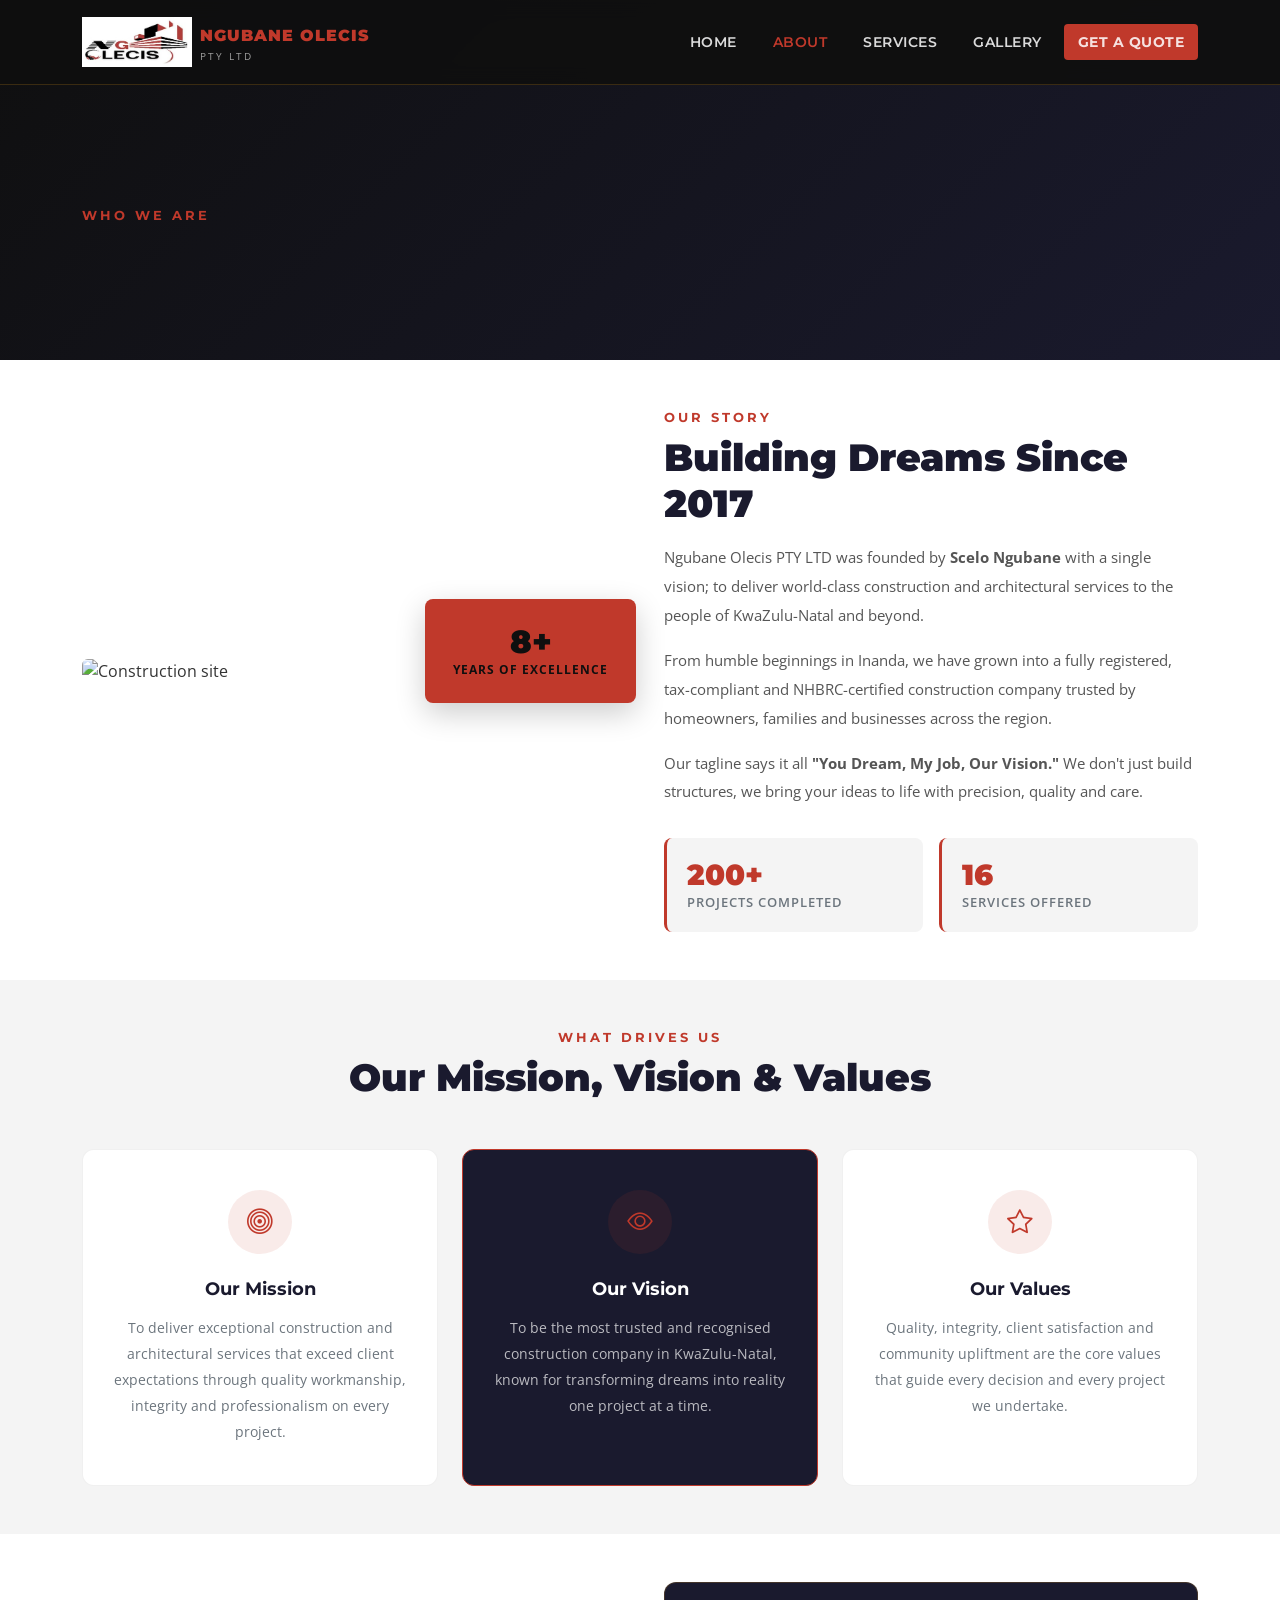
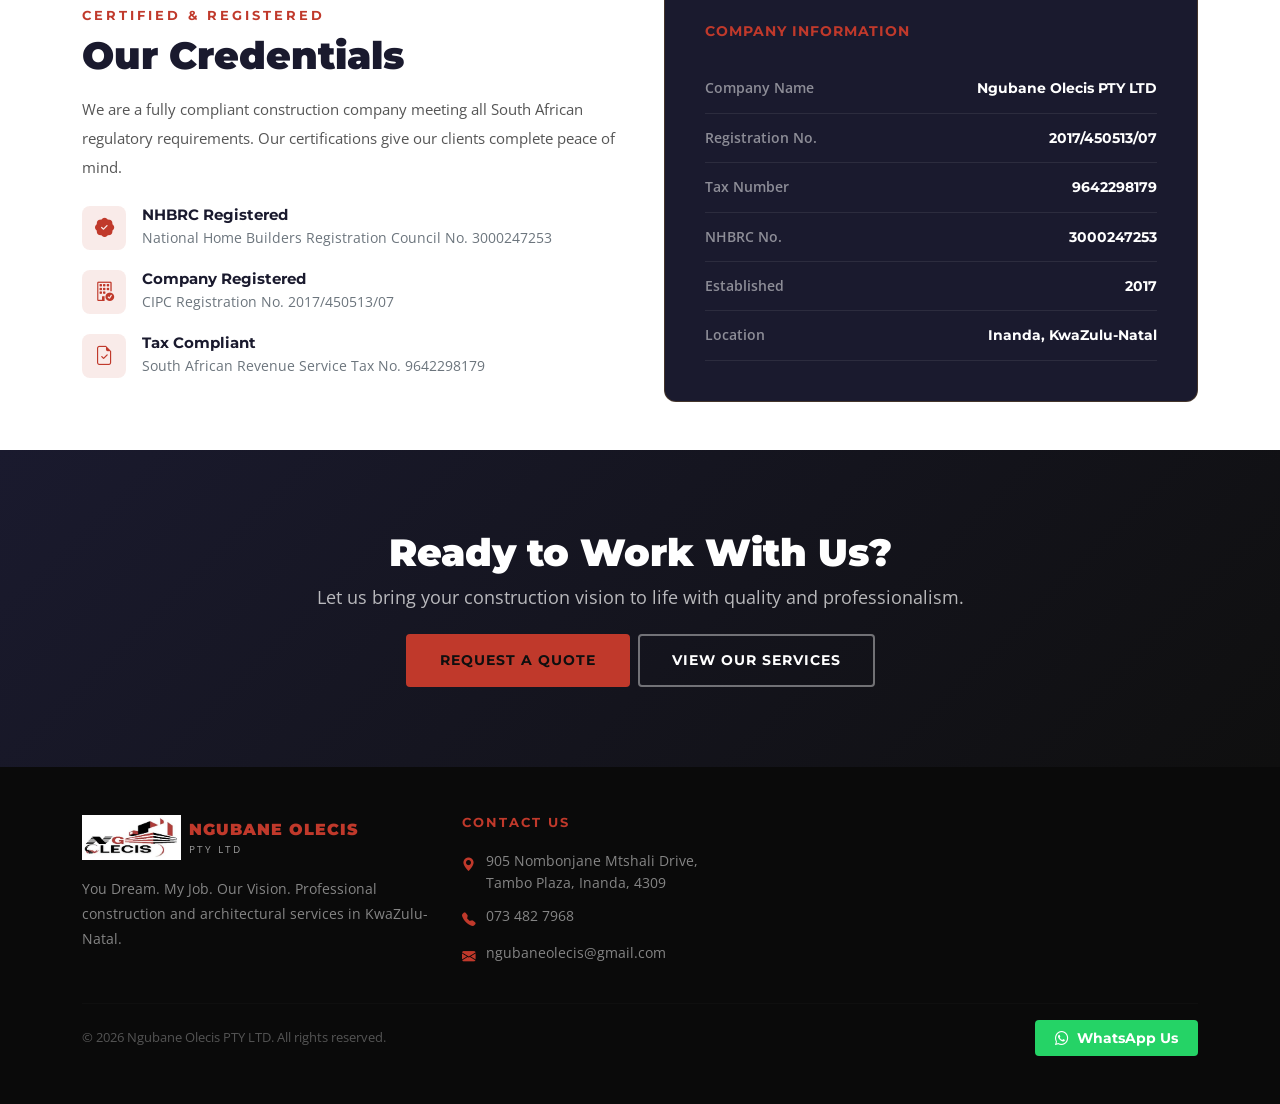
==== about.html @ a48fb2c3 "commit change" ====
<!DOCTYPE html>
<html lang="en">
<head>
    <meta charset="UTF-8">
    <meta name="viewport" content="width=device-width, initial-scale=1.0">
    <meta name="description" content="About Ngubane Olecis PTY LTD - Professional construction and architectural services in KwaZulu-Natal">
    <title>About Us | Ngubane Olecis PTY LTD</title>

    <link href="https://cdn.jsdelivr.net/npm/bootstrap@5.3.0/dist/css/bootstrap.min.css" rel="stylesheet">
    <link href="https://cdn.jsdelivr.net/npm/bootstrap-icons@1.10.5/font/bootstrap-icons.css" rel="stylesheet">
    <link href="https://fonts.googleapis.com/css2?family=Montserrat:wght@400;600;700;900&family=Open+Sans:wght@400;500;600&display=swap" rel="stylesheet">
    <link rel="stylesheet" href="style.css">
</head>
<body>

<!-- NAVBAR -->
<nav class="navbar navbar-expand-lg fixed-top" id="mainNavbar">
    <div class="container">
        <a class="navbar-brand d-flex align-items-center gap-2" href="index.html">
            <img src="logo.png" alt="Ngubane Olecis Logo" height="50">
            <div>
                <span class="brand-name">NGUBANE OLECIS</span>
                <span class="brand-sub d-block">PTY LTD</span>
            </div>
        </a>
        <button class="navbar-toggler" type="button" data-bs-toggle="collapse" data-bs-target="#navMenu">
            <span class="navbar-toggler-icon"></span>
        </button>
        <div class="collapse navbar-collapse" id="navMenu">
            <ul class="navbar-nav ms-auto align-items-lg-center gap-lg-2">
                <li class="nav-item"><a class="nav-link" href="index.html">Home</a></li>
                <li class="nav-item"><a class="nav-link active" href="about.html">About</a></li>
                <li class="nav-item"><a class="nav-link" href="services.html">Services</a></li>
                <li class="nav-item"><a class="nav-link" href="gallery.html">Gallery</a></li>
                <li class="nav-item"><a class="nav-link btn-quote" href="contact.html">Get a Quote</a></li>
            </ul>
        </div>
    </div>
</nav>

<!-- PAGE HERO -->
<section class="page-hero d-flex align-items-center">
    <div class="page-hero-overlay"></div>
    <div class="container position-relative z-1">
        <h1 class="section-label">Who We Are</h1>
        
        <nav aria-label="breadcrumb">
            
        </nav>
    </div>
</section>

<!-- ABOUT INTRO -->
<section class="py-5 about-intro">
    <div class="container">
        <div class="row align-items-center g-5">
            <div class="col-lg-6">
                <div class="about-image-block">
                    <div class="about-img-main">
                        <img src="https://images.unsplash.com/photo-1504307651254-35680f356dfd?w=800&q=80" alt="Construction site" class="img-fluid rounded">
                    </div>
                    <div class="about-img-badge">
                        <h3>8+</h3>
                        <p>Years of Excellence</p>
                    </div>
                </div>
            </div>
            <div class="col-lg-6">
                <p class="section-label">Our Story</p>
                <h2 class="section-title">Building Dreams Since 2017</h2>
                <p class="about-text">Ngubane Olecis PTY LTD was founded by <strong>Scelo Ngubane</strong> with a single vision; to deliver world-class construction and architectural services to the people of KwaZulu-Natal and beyond.</p>
                <p class="about-text">From humble beginnings in Inanda, we have grown into a fully registered, tax-compliant and NHBRC-certified construction company trusted by homeowners, families and businesses across the region.</p>
                <p class="about-text">Our tagline says it all <strong>"You Dream, My Job, Our Vision."</strong> We don't just build structures, we bring your ideas to life with precision, quality and care.</p>
                <div class="row g-3 mt-3">
                    <div class="col-6">
                        <div class="about-stat-card">
                            <h4>200+</h4>
                            <p>Projects Completed</p>
                        </div>
                    </div>
                    <div class="col-6">
                        <div class="about-stat-card">
                            <h4>16</h4>
                            <p>Services Offered</p>
                        </div>
                    </div>
                </div>
            </div>
        </div>
    </div>
</section>

<!-- MISSION VISION VALUES -->
<section class="mvv-section py-5">
    <div class="container">
        <div class="text-center mb-5">
            <p class="section-label">What Drives Us</p>
            <h2 class="section-title">Our Mission, Vision & Values</h2>
        </div>
        <div class="row g-4">
            <div class="col-md-4">
                <div class="mvv-card text-center">
                    <div class="mvv-icon">
                        <i class="bi bi-bullseye"></i>
                    </div>
                    <h5>Our Mission</h5>
                    <p>To deliver exceptional construction and architectural services that exceed client expectations through quality workmanship, integrity and professionalism on every project.</p>
                </div>
            </div>
            <div class="col-md-4">
                <div class="mvv-card text-center featured">
                    <div class="mvv-icon">
                        <i class="bi bi-eye"></i>
                    </div>
                    <h5>Our Vision</h5>
                    <p>To be the most trusted and recognised construction company in KwaZulu-Natal, known for transforming dreams into reality one project at a time.</p>
                </div>
            </div>
            <div class="col-md-4">
                <div class="mvv-card text-center">
                    <div class="mvv-icon">
                        <i class="bi bi-star"></i>
                    </div>
                    <h5>Our Values</h5>
                    <p>Quality, integrity, client satisfaction and community upliftment are the core values that guide every decision and every project we undertake.</p>
                </div>
            </div>
        </div>
    </div>
</section>

<!-- CREDENTIALS -->
<section class="credentials-section py-5">
    <div class="container">
        <div class="row align-items-center g-5">
            <div class="col-lg-6">
                <p class="section-label">Certified & Registered</p>
                <h2 class="section-title">Our Credentials</h2>
                <p class="about-text">We are a fully compliant construction company meeting all South African regulatory requirements. Our certifications give our clients complete peace of mind.</p>
                <div class="credentials-list mt-4">
                    <div class="credential-row">
                        <div class="credential-icon"><i class="bi bi-patch-check-fill"></i></div>
                        <div>
                            <h6>NHBRC Registered</h6>
                            <p>National Home Builders Registration Council No. 3000247253</p>
                        </div>
                    </div>
                    <div class="credential-row">
                        <div class="credential-icon"><i class="bi bi-building-check"></i></div>
                        <div>
                            <h6>Company Registered</h6>
                            <p>CIPC Registration No. 2017/450513/07</p>
                        </div>
                    </div>
                    <div class="credential-row">
                        <div class="credential-icon"><i class="bi bi-file-earmark-check"></i></div>
                        <div>
                            <h6>Tax Compliant</h6>
                            <p>South African Revenue Service Tax No. 9642298179</p>
                        </div>
                    </div>
                </div>
            </div>
            <div class="col-lg-6">
                <div class="credentials-card">
                    <h5 class="mb-4">Company Information</h5>
                    <div class="credential-item">
                        <span class="credential-label">Company Name</span>
                        <span class="credential-value">Ngubane Olecis PTY LTD</span>
                    </div>
                    <div class="credential-item">
                        <span class="credential-label">Registration No.</span>
                        <span class="credential-value">2017/450513/07</span>
                    </div>
                    <div class="credential-item">
                        <span class="credential-label">Tax Number</span>
                        <span class="credential-value">9642298179</span>
                    </div>
                    <div class="credential-item">
                        <span class="credential-label">NHBRC No.</span>
                        <span class="credential-value">3000247253</span>
                    </div>
                    <div class="credential-item">
                        <span class="credential-label">Established</span>
                        <span class="credential-value">2017</span>
                    </div>
                    <div class="credential-item">
                        <span class="credential-label">Location</span>
                        <span class="credential-value">Inanda, KwaZulu-Natal</span>
                    </div>
                </div>
            </div>
        </div>
    </div>
</section>

<!-- CTA -->
<section class="cta-section text-center">
    <div class="container">
        <h2>Ready to Work With Us?</h2>
        <p>Let us bring your construction vision to life with quality and professionalism.</p>
        <div class="d-flex justify-content-center flex-wrap gap-2 mt-4">
            <a href="contact.html" class="btn btn-primary-custom">Request a Quote</a>
            <a href="services.html" class="btn btn-outline-custom">View Our Services</a>
        </div>
    </div>
</section>

<!-- FOOTER -->
<footer class="footer py-5">
    <div class="container">
        <div class="row g-4">
            <div class="col-lg-4">
                <div class="d-flex align-items-center gap-2 mb-3">
                    <img src="logo.png" alt="Logo" height="45">
                    <div>
                        <span class="brand-name">NGUBANE OLECIS</span>
                        <span class="brand-sub d-block">PTY LTD</span>
                    </div>
                </div>
                <p class="footer-desc">You Dream. My Job. Our Vision. Professional construction and architectural services in KwaZulu-Natal.</p>
            </div>
           
            
            <div class="col-lg-3">
                <h6 class="footer-heading">Contact Us</h6>
                <ul class="footer-contact">
                    <li><i class="bi bi-geo-alt-fill"></i> 905 Nombonjane Mtshali Drive, Tambo Plaza, Inanda, 4309</li>
                    <li><i class="bi bi-telephone-fill"></i> 073 482 7968</li>
                    <li><i class="bi bi-envelope-fill"></i> ngubaneolecis@gmail.com</li>
                </ul>
            </div>
        </div>
        <hr class="footer-divider mt-4">
        <div class="row align-items-center">
            <div class="col-md-6 text-center text-md-start">
                <p class="footer-copy">© 2026 Ngubane Olecis PTY LTD. All rights reserved.</p>
            </div>
            <div class="col-md-6 text-center text-md-end">
                <a href="https://wa.me/27734827968" class="whatsapp-btn" target="_blank">
                    <i class="bi bi-whatsapp"></i> WhatsApp Us
                </a>
            </div>
        </div>
    </div>
</footer>

<script src="https://cdn.jsdelivr.net/npm/bootstrap@5.3.0/dist/js/bootstrap.bundle.min.js"></script>
<script src="main.js"></script>
</body>
</html>
---- style.css ----
/* ==================== ROOT VARIABLES ==================== */
:root {
    --primary: #C0392B;
    --primary-dark: #96281B;
    --secondary: #1a1a2e;
    --dark: #0f0f0f;
    --light: #f8f9fa;
    --text-muted: #6c757d;
    --white: #ffffff;
    --card-bg: #ffffff;
    --section-bg: #f4f4f4;
}

/* ==================== GLOBAL ==================== */
* {
    margin: 0;
    padding: 0;
    box-sizing: border-box;
}

html {
    scroll-behavior: smooth;
}

body {
    font-family: 'Open Sans', sans-serif;
    color: #333;
    overflow-x: hidden;
}

h1, h2, h3, h4, h5, h6 {
    font-family: 'Montserrat', sans-serif;
    font-weight: 700;
}

/* ==================== NAVBAR ==================== */
#mainNavbar {
    background: rgba(15, 15, 15, 0.95);
    backdrop-filter: blur(10px);
    padding: 12px 0;
    transition: all 0.3s ease;
    border-bottom: 1px solid rgba(232, 160, 32, 0.2);
}

#mainNavbar.scrolled {
    background: rgba(15, 15, 15, 0.98);
    padding: 8px 0;
    box-shadow: 0 2px 20px rgba(0,0,0,0.3);
}

.brand-name {
    font-family: 'Montserrat', sans-serif;
    font-weight: 900;
    font-size: 1rem;
    color: var(--primary);
    letter-spacing: 1px;
}

.brand-sub {
    font-size: 0.65rem;
    color: rgba(255,255,255,0.6);
    letter-spacing: 2px;
    text-transform: uppercase;
}

.navbar-nav .nav-link {
    color: rgba(255,255,255,0.85) !important;
    font-family: 'Montserrat', sans-serif;
    font-weight: 600;
    font-size: 0.85rem;
    letter-spacing: 0.5px;
    padding: 8px 14px !important;
    transition: color 0.3s ease;
    text-transform: uppercase;
}

.navbar-nav .nav-link:hover,
.navbar-nav .nav-link.active {
    color: var(--primary) !important;
}

.btn-quote {
    background: var(--primary) !important;
    color: var(--dark) !important;
    border-radius: 4px !important;
    font-weight: 700 !important;
    padding: 8px 20px !important;
}

.btn-quote:hover {
    background: var(--primary-dark) !important;
}

.navbar-toggler {
    border-color: rgba(232, 160, 32, 0.5);
}

.navbar-toggler-icon {
    filter: invert(1);
}

/* ==================== HERO ==================== */
.hero-section {
    min-height: 100vh;
    background: linear-gradient(135deg, #0f0f0f 0%, #1a1a2e 50%, #0f0f0f 100%);
    position: relative;
    padding: 120px 0 80px;
}

.hero-overlay {
    position: absolute;
    inset: 0;
    background: url('https://images.unsplash.com/photo-1504307651254-35680f356dfd?w=1600&q=80') center/cover no-repeat;
    opacity: 0.15;
}

.hero-tagline {
    color: var(--primary);
    font-family: 'Montserrat', sans-serif;
    font-weight: 600;
    font-size: 0.9rem;
    letter-spacing: 3px;
    text-transform: uppercase;
    margin-bottom: 16px;
}

.hero-title {
    font-size: clamp(2.5rem, 6vw, 4.5rem);
    font-weight: 900;
    color: var(--white);
    line-height: 1.1;
    margin-bottom: 24px;
}

.hero-title span {
    color: var(--primary);
}

.hero-description {
    color: rgba(255,255,255,0.75);
    font-size: 1.1rem;
    max-width: 560px;
    line-height: 1.8;
}

/* ==================== BUTTONS ==================== */
.btn-primary-custom {
    background: var(--primary);
    color: var(--dark);
    font-family: 'Montserrat', sans-serif;
    font-weight: 700;
    font-size: 0.85rem;
    letter-spacing: 1px;
    text-transform: uppercase;
    padding: 14px 32px;
    border-radius: 4px;
    border: 2px solid var(--primary);
    text-decoration: none;
    display: inline-block;
    transition: all 0.3s ease;
}

.btn-primary-custom:hover {
    background: var(--primary-dark);
    border-color: var(--primary-dark);
    color: var(--white);
    transform: translateY(-2px);
    box-shadow: 0 8px 25px rgba(232, 160, 32, 0.3);
}

.btn-outline-custom {
    background: transparent;
    color: var(--white);
    font-family: 'Montserrat', sans-serif;
    font-weight: 700;
    font-size: 0.85rem;
    letter-spacing: 1px;
    text-transform: uppercase;
    padding: 14px 32px;
    border-radius: 4px;
    border: 2px solid rgba(255,255,255,0.4);
    text-decoration: none;
    display: inline-block;
    transition: all 0.3s ease;
}

.btn-outline-custom:hover {
    border-color: var(--primary);
    color: var(--primary);
    transform: translateY(-2px);
}

/* ==================== STATS ==================== */
.stats-section {
    background: var(--primary);
    padding: 0;
}

.stat-item {
    padding: 32px 20px;
    border-right: 1px solid rgba(0,0,0,0.1);
}

.stat-item:last-child {
    border-right: none;
}

.stat-item h3 {
    font-size: 2.2rem;
    font-weight: 900;
    color: var(--dark);
    margin-bottom: 4px;
}

.stat-item p {
    font-size: 0.85rem;
    font-weight: 600;
    color: rgba(0,0,0,0.7);
    text-transform: uppercase;
    letter-spacing: 1px;
    margin: 0;
}

/* ==================== SECTION LABELS ==================== */
.section-label {
    color: var(--primary);
    font-family: 'Montserrat', sans-serif;
    font-weight: 700;
    font-size: 0.8rem;
    letter-spacing: 3px;
    text-transform: uppercase;
    margin-bottom: 8px;
}

.section-title {
    font-size: clamp(1.8rem, 3vw, 2.5rem);
    font-weight: 900;
    color: var(--secondary);
    margin-bottom: 16px;
}

.section-description {
    color: var(--text-muted);
    font-size: 1rem;
    max-width: 560px;
    margin: 0 auto;
    line-height: 1.8;
}

/* ==================== SERVICES ==================== */
.services-section {
    background: var(--section-bg);
}

.service-card {
    background: var(--white);
    border-radius: 8px;
    padding: 36px 28px;
    height: 100%;
    transition: all 0.3s ease;
    border: 1px solid rgba(0,0,0,0.06);
    position: relative;
    overflow: hidden;
}

.service-card::before {
    content: '';
    position: absolute;
    bottom: 0;
    left: 0;
    width: 0;
    height: 3px;
    background: var(--primary);
    transition: width 0.3s ease;
}

.service-card:hover::before {
    width: 100%;
}

.service-card:hover {
    transform: translateY(-6px);
    box-shadow: 0 20px 40px rgba(0,0,0,0.1);
}

.service-icon {
    width: 56px;
    height: 56px;
    background: rgba(232, 160, 32, 0.1);
    border-radius: 8px;
    display: flex;
    align-items: center;
    justify-content: center;
    margin-bottom: 20px;
    transition: all 0.3s ease;
}

.service-icon i {
    font-size: 1.5rem;
    color: var(--primary);
}

.service-card:hover .service-icon {
    background: var(--primary);
}

.service-card:hover .service-icon i {
    color: var(--dark);
}

.service-card h5 {
    font-size: 1rem;
    font-weight: 700;
    margin-bottom: 12px;
    color: var(--secondary);
}

.service-card p {
    font-size: 0.9rem;
    color: var(--text-muted);
    line-height: 1.7;
    margin: 0;
}

/* ==================== WHY SECTION ==================== */
.why-section {
    background: var(--white);
}

.why-item .why-icon {
    width: 44px;
    height: 44px;
    background: rgba(232, 160, 32, 0.1);
    border-radius: 8px;
    display: flex;
    align-items: center;
    justify-content: center;
    flex-shrink: 0;
}

.why-item .why-icon i {
    color: var(--primary);
    font-size: 1.2rem;
}

.why-item h6 {
    font-weight: 700;
    font-size: 0.95rem;
    margin-bottom: 4px;
    color: var(--secondary);
}

.why-item p {
    font-size: 0.88rem;
    color: var(--text-muted);
    margin: 0;
    line-height: 1.6;
}

.credentials-card {
    background: var(--secondary);
    border-radius: 12px;
    padding: 40px;
    border: 1px solid rgba(232, 160, 32, 0.2);
}

.credentials-card h5 {
    color: var(--primary);
    font-weight: 700;
    letter-spacing: 1px;
    text-transform: uppercase;
    font-size: 0.9rem;
}

.credential-item {
    display: flex;
    justify-content: space-between;
    align-items: center;
    padding: 14px 0;
    border-bottom: 1px solid rgba(255,255,255,0.08);
}

.credential-label {
    color: rgba(255,255,255,0.5);
    font-size: 0.85rem;
    font-weight: 600;
}

.credential-value {
    color: var(--white);
    font-size: 0.85rem;
    font-weight: 700;
    font-family: 'Montserrat', sans-serif;
}

/* ==================== CTA ==================== */
.cta-section {
    background: linear-gradient(135deg, #1a1a2e, #0f0f0f);
    padding: 80px 0;
    position: relative;
    overflow: hidden;
}

.cta-section::before {
    content: '';
    position: absolute;
    inset: 0;
    background: url('https://images.unsplash.com/photo-1581094794329-c8112a89af12?w=1600&q=80') center/cover no-repeat;
    opacity: 0.08;
}

.cta-section h2 {
    color: var(--white);
    font-size: clamp(1.8rem, 3vw, 2.5rem);
    font-weight: 900;
    position: relative;
}

.cta-section p {
    color: rgba(255,255,255,0.7);
    font-size: 1.1rem;
    position: relative;
}

/* ==================== FOOTER ==================== */
.footer {
    background: #0a0a0a;
    color: rgba(255,255,255,0.7);
}

.footer-desc {
    font-size: 0.88rem;
    line-height: 1.8;
    color: rgba(255,255,255,0.5);
}

.footer-heading {
    color: var(--primary);
    font-family: 'Montserrat', sans-serif;
    font-weight: 700;
    font-size: 0.8rem;
    letter-spacing: 2px;
    text-transform: uppercase;
    margin-bottom: 20px;
}

.footer-links {
    list-style: none;
    padding: 0;
    margin: 0;
}

.footer-links li {
    margin-bottom: 10px;
}

.footer-links a {
    color: rgba(255,255,255,0.5);
    text-decoration: none;
    font-size: 0.88rem;
    transition: color 0.3s ease;
}

.footer-links a:hover {
    color: var(--primary);
}

.footer-contact {
    list-style: none;
    padding: 0;
    margin: 0;
}

.footer-contact li {
    color: rgba(255,255,255,0.5);
    font-size: 0.85rem;
    margin-bottom: 12px;
    display: flex;
    align-items: flex-start;
    gap: 10px;
    line-height: 1.6;
}

.footer-contact i {
    color: var(--primary);
    margin-top: 3px;
    flex-shrink: 0;
}

.footer-divider {
    border-color: rgba(255,255,255,0.08);
}

.footer-copy {
    color: rgba(255,255,255,0.3);
    font-size: 0.8rem;
    margin: 0;
}

.whatsapp-btn {
    background: #25D366;
    color: white;
    padding: 8px 20px;
    border-radius: 4px;
    text-decoration: none;
    font-size: 0.85rem;
    font-weight: 700;
    font-family: 'Montserrat', sans-serif;
    transition: all 0.3s ease;
    display: inline-flex;
    align-items: center;
    gap: 8px;
}

.whatsapp-btn:hover {
    background: #1ebe57;
    color: white;
    transform: translateY(-2px);
}

/* ==================== RESPONSIVE ==================== */
@media (max-width: 768px) {
    .hero-section {
        padding: 100px 0 60px;
        text-align: center;
    }

    .hero-description {
        margin: 0 auto;
    }

    .d-flex.flex-wrap.gap-3 {
        justify-content: center;
    }

    .stat-item {
        border-right: none;
        border-bottom: 1px solid rgba(0,0,0,0.1);
    }

    .credentials-card {
        padding: 28px 20px;
    }
}

@media (max-width: 576px) {
    .hero-title {
        font-size: 2rem;
    }

    .stat-item h3 {
        font-size: 1.8rem;
    }
}

/* ==================== PAGE HERO ==================== */
.page-hero {
    min-height: 40vh;
    background: linear-gradient(135deg, #0f0f0f, #1a1a2e);
    position: relative;
    padding: 140px 0 60px;
}

.page-hero-overlay {
    position: absolute;
    inset: 0;
    background: url('https://images.unsplash.com/photo-1504307651254-35680f356dfd?w=1600&q=80') center/cover no-repeat;
    opacity: 0.12;
}

.page-hero-title {
    font-size: clamp(2rem, 5vw, 3.5rem);
    font-weight: 900;
    color: var(--white);
    margin-bottom: 12px;
}

.breadcrumb {
    background: transparent;
    padding: 0;
    margin: 0;
}

.breadcrumb-item a {
    color: var(--primary);
    text-decoration: none;
    font-size: 0.85rem;
}

.breadcrumb-item.active {
    color: rgba(255,255,255,0.5);
    font-size: 0.85rem;
}

.breadcrumb-item + .breadcrumb-item::before {
    color: rgba(255,255,255,0.3);
}

/* ==================== ABOUT PAGE ==================== */
.about-text {
    color: #555;
    line-height: 1.9;
    margin-bottom: 16px;
    font-size: 0.95rem;
}

.about-image-block {
    position: relative;
    display: inline-block;
    width: 100%;
}

.about-img-main img {
    width: 100%;
    height: 480px;
    object-fit: cover;
    border-radius: 12px;
}

.about-img-badge {
    position: absolute;
    bottom: -20px;
    right: -20px;
    background: var(--primary);
    color: var(--dark);
    padding: 24px 28px;
    border-radius: 8px;
    text-align: center;
    box-shadow: 0 10px 30px rgba(0,0,0,0.2);
}

.about-img-badge h3 {
    font-size: 2rem;
    font-weight: 900;
    margin: 0;
}

.about-img-badge p {
    font-size: 0.75rem;
    font-weight: 700;
    text-transform: uppercase;
    letter-spacing: 1px;
    margin: 0;
}

.about-stat-card {
    background: var(--section-bg);
    border-radius: 8px;
    padding: 20px;
    border-left: 3px solid var(--primary);
}

.about-stat-card h4 {
    font-size: 1.8rem;
    font-weight: 900;
    color: var(--primary);
    margin: 0;
}

.about-stat-card p {
    font-size: 0.8rem;
    color: var(--text-muted);
    text-transform: uppercase;
    letter-spacing: 1px;
    margin: 0;
    font-weight: 600;
}

/* ==================== MVV SECTION ==================== */
.mvv-section {
    background: var(--section-bg);
}

.mvv-card {
    background: var(--white);
    border-radius: 12px;
    padding: 40px 28px;
    height: 100%;
    transition: all 0.3s ease;
    border: 1px solid rgba(0,0,0,0.06);
}

.mvv-card.featured {
    background: var(--secondary);
    border-color: var(--primary);
}

.mvv-card.featured h5 {
    color: var(--white);
}

.mvv-card.featured p {
    color: rgba(255,255,255,0.7);
}

.mvv-card:hover {
    transform: translateY(-6px);
    box-shadow: 0 20px 40px rgba(0,0,0,0.1);
}

.mvv-icon {
    width: 64px;
    height: 64px;
    background: rgba(192, 57, 43, 0.1);
    border-radius: 50%;
    display: flex;
    align-items: center;
    justify-content: center;
    margin: 0 auto 24px;
}

.mvv-icon i {
    font-size: 1.6rem;
    color: var(--primary);
}

.mvv-card h5 {
    font-weight: 700;
    font-size: 1.1rem;
    margin-bottom: 16px;
    color: var(--secondary);
}

.mvv-card p {
    font-size: 0.9rem;
    color: var(--text-muted);
    line-height: 1.8;
    margin: 0;
}

/* ==================== CREDENTIALS SECTION ==================== */
.credentials-section {
    background: var(--white);
}

.credentials-list {
    display: flex;
    flex-direction: column;
    gap: 20px;
}

.credential-row {
    display: flex;
    align-items: flex-start;
    gap: 16px;
}

.credential-icon {
    width: 44px;
    height: 44px;
    background: rgba(192, 57, 43, 0.1);
    border-radius: 8px;
    display: flex;
    align-items: center;
    justify-content: center;
    flex-shrink: 0;
}

.credential-icon i {
    color: var(--primary);
    font-size: 1.2rem;
}

.credential-row h6 {
    font-weight: 700;
    font-size: 0.95rem;
    margin-bottom: 4px;
    color: var(--secondary);
}

.credential-row p {
    font-size: 0.85rem;
    color: var(--text-muted);
    margin: 0;
}

/* ==================== SERVICES PAGE ==================== */
.service-card-full {
    background: var(--white);
    border-radius: 10px;
    padding: 32px;
    height: 100%;
    border: 1px solid rgba(0,0,0,0.07);
    transition: all 0.3s ease;
    position: relative;
    overflow: hidden;
}

.service-card-full::before {
    content: '';
    position: absolute;
    top: 0;
    left: 0;
    width: 3px;
    height: 0;
    background: var(--primary);
    transition: height 0.3s ease;
}

.service-card-full:hover::before {
    height: 100%;
}

.service-card-full:hover {
    transform: translateY(-4px);
    box-shadow: 0 16px 40px rgba(0,0,0,0.1);
}

.scf-icon {
    width: 52px;
    height: 52px;
    background: rgba(192, 57, 43, 0.08);
    border-radius: 8px;
    display: flex;
    align-items: center;
    justify-content: center;
    margin-bottom: 18px;
    transition: all 0.3s ease;
}

.scf-icon i {
    font-size: 1.4rem;
    color: var(--primary);
}

.service-card-full:hover .scf-icon {
    background: var(--primary);
}

.service-card-full:hover .scf-icon i {
    color: var(--white);
}

.scf-body h5 {
    font-size: 1rem;
    font-weight: 700;
    color: var(--secondary);
    margin-bottom: 10px;
}

.scf-body p {
    font-size: 0.88rem;
    color: var(--text-muted);
    line-height: 1.7;
    margin-bottom: 16px;
}

.service-list {
    list-style: none;
    padding: 0;
    margin: 0;
}

.service-list li {
    font-size: 0.85rem;
    color: #555;
    padding: 5px 0;
    padding-left: 18px;
    position: relative;
}

.service-list li::before {
    content: '';
    position: absolute;
    left: 0;
    top: 50%;
    transform: translateY(-50%);
    width: 6px;
    height: 6px;
    background: var(--primary);
    border-radius: 50%;
}

/* ==================== GALLERY PAGE ==================== */
.gallery-filter-section {
    border-bottom: 1px solid rgba(0,0,0,0.07);
}

.filter-btn {
    background: transparent;
    border: 1px solid rgba(0,0,0,0.15);
    color: #555;
    padding: 8px 20px;
    border-radius: 4px;
    font-family: 'Montserrat', sans-serif;
    font-size: 0.8rem;
    font-weight: 600;
    letter-spacing: 0.5px;
    cursor: pointer;
    transition: all 0.3s ease;
    text-transform: uppercase;
}

.filter-btn:hover,
.filter-btn.active {
    background: var(--primary);
    border-color: var(--primary);
    color: var(--white);
}

.gallery-section {
    background: var(--section-bg);
}

.gallery-card {
    position: relative;
    border-radius: 8px;
    overflow: hidden;
    cursor: pointer;
    background: var(--white);
    border: 1px solid rgba(0,0,0,0.07);
}

.gallery-placeholder {
    width: 100%;
    height: 260px;
    background: linear-gradient(135deg, #f0f0f0, #e0e0e0);
    display: flex;
    flex-direction: column;
    align-items: center;
    justify-content: center;
    gap: 8px;
}

.gallery-placeholder i {
    font-size: 2.5rem;
    color: #bbb;
}

.gallery-placeholder p {
    font-family: 'Montserrat', sans-serif;
    font-weight: 600;
    font-size: 0.9rem;
    color: #999;
    margin: 0;
}

.gallery-placeholder span {
    font-size: 0.75rem;
    color: #bbb;
}

.gallery-img {
    width: 100%;
    height: 260px;
    object-fit: cover;
    display: block;
    transition: transform 0.4s ease;
}

.gallery-card:hover .gallery-img {
    transform: scale(1.05);
}

.gallery-overlay {
    position: absolute;
    inset: 0;
    background: linear-gradient(to top, rgba(0,0,0,0.8) 0%, transparent 60%);
    opacity: 0;
    transition: opacity 0.3s ease;
    display: flex;
    align-items: flex-end;
    justify-content: space-between;
    padding: 20px;
}

.gallery-card:hover .gallery-overlay {
    opacity: 1;
}

.gallery-info h6 {
    color: var(--white);
    font-size: 0.9rem;
    font-weight: 700;
    margin: 0;
}

.gallery-info p {
    color: rgba(255,255,255,0.7);
    font-size: 0.75rem;
    margin: 0;
}

.gallery-zoom {
    width: 36px;
    height: 36px;
    background: var(--primary);
    border-radius: 50%;
    display: flex;
    align-items: center;
    justify-content: center;
    color: white;
    font-size: 0.9rem;
}

.gallery-item {
    transition: all 0.3s ease;
}

.gallery-item.hidden {
    display: none;
}

.upload-notice {
    margin-top: 20px;
}

.upload-notice-inner {
    background: var(--white);
    border: 2px dashed rgba(192, 57, 43, 0.3);
    border-radius: 12px;
    padding: 40px;
    display: inline-block;
    max-width: 400px;
}

.upload-notice-inner i {
    font-size: 2.5rem;
    color: var(--primary);
    opacity: 0.5;
}

.upload-notice-inner h5 {
    font-weight: 700;
    color: var(--secondary);
    margin: 12px 0 8px;
}

.upload-notice-inner p {
    color: var(--text-muted);
    font-size: 0.88rem;
    margin: 0;
}
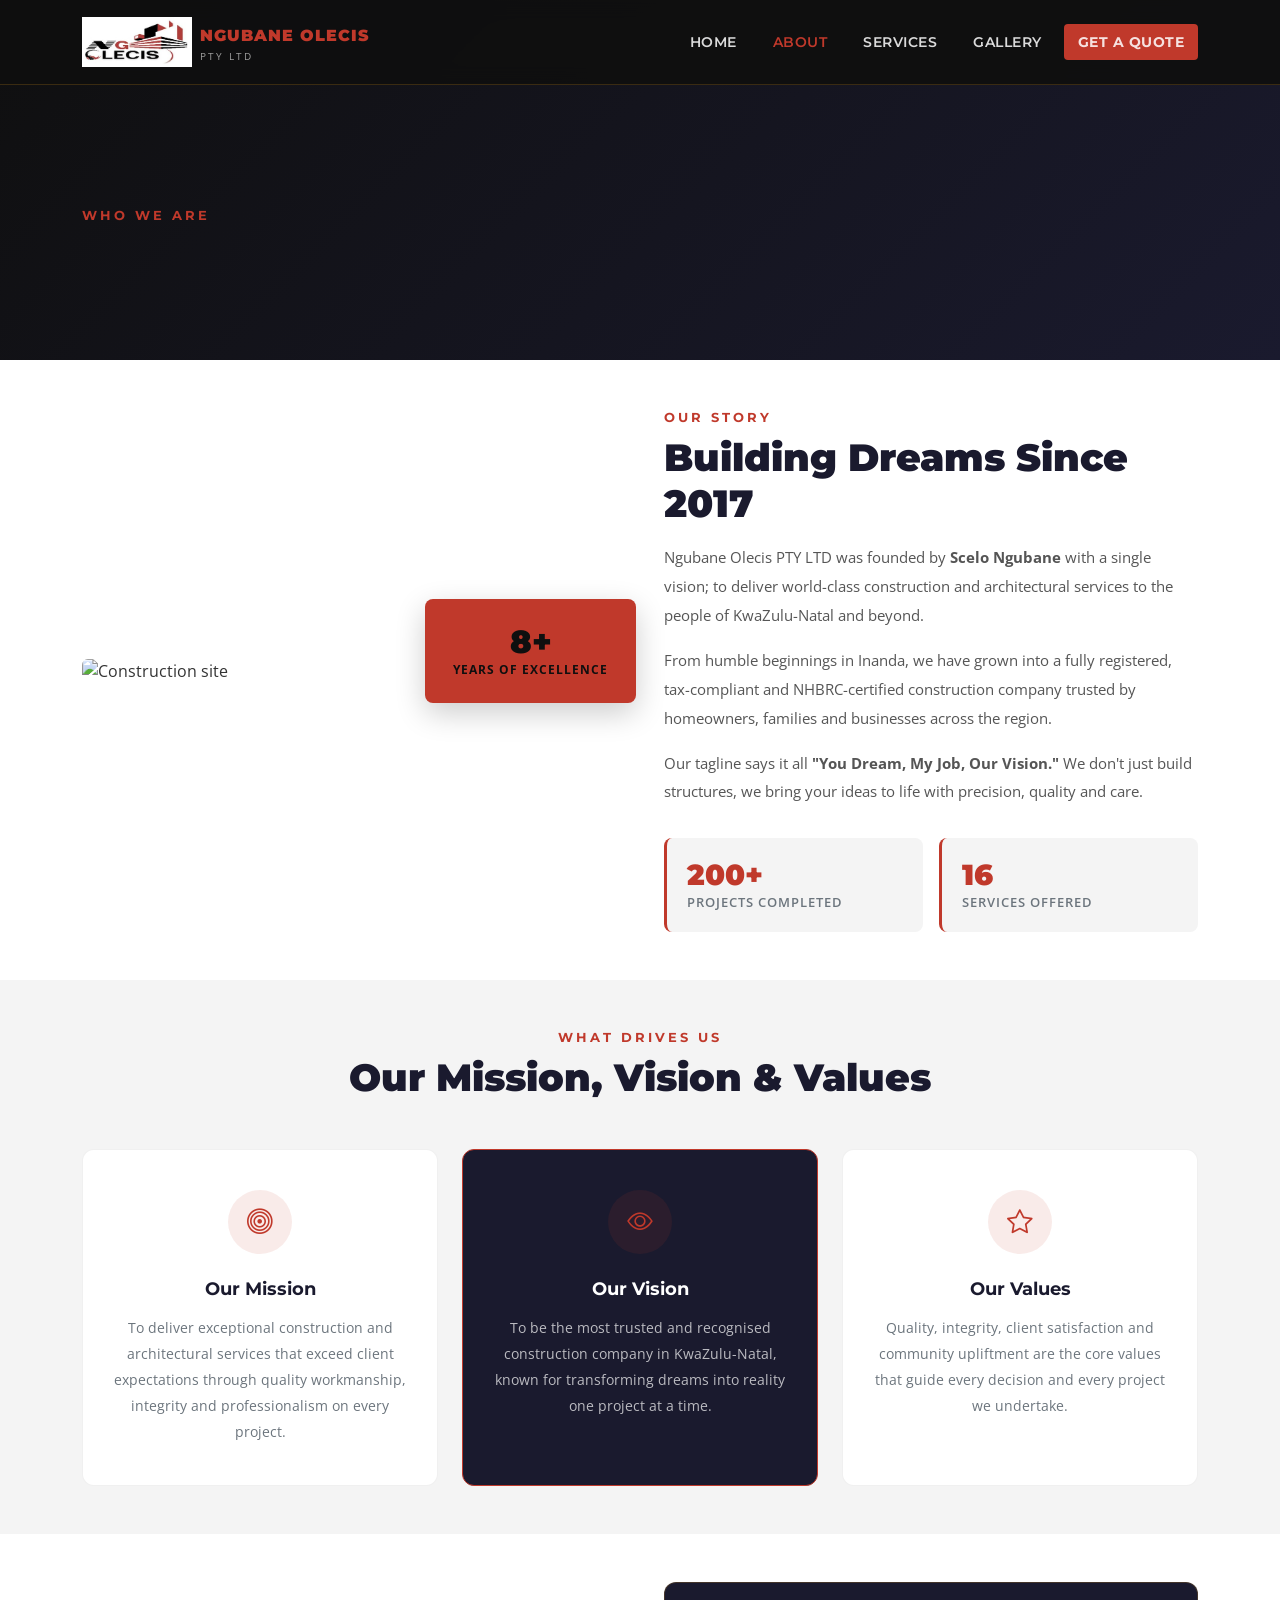
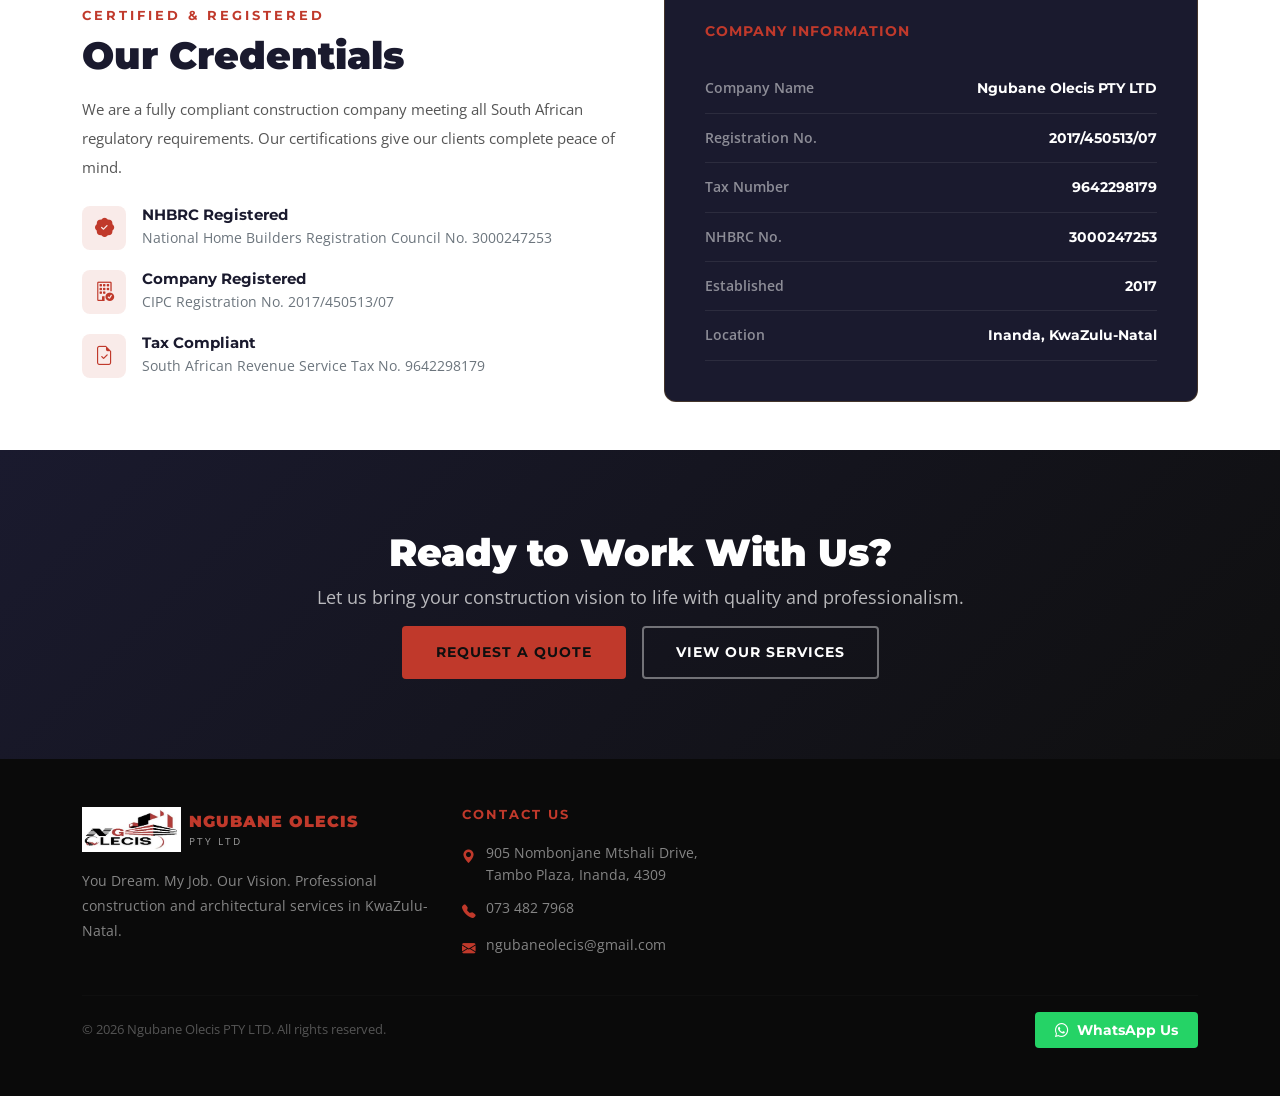
==== commit 3517bc14: "commit changes" ====
--- a/about.html
+++ b/about.html
@@ -199,7 +199,7 @@
     <div class="container">
         <h2>Ready to Work With Us?</h2>
         <p>Let us bring your construction vision to life with quality and professionalism.</p>
-        <div class="d-flex justify-content-center flex-wrap gap-2 mt-4">
+        <div class="d-flex justify-content-center flex-wrap gap-3 mt-3">
             <a href="contact.html" class="btn btn-primary-custom">Request a Quote</a>
             <a href="services.html" class="btn btn-outline-custom">View Our Services</a>
         </div>
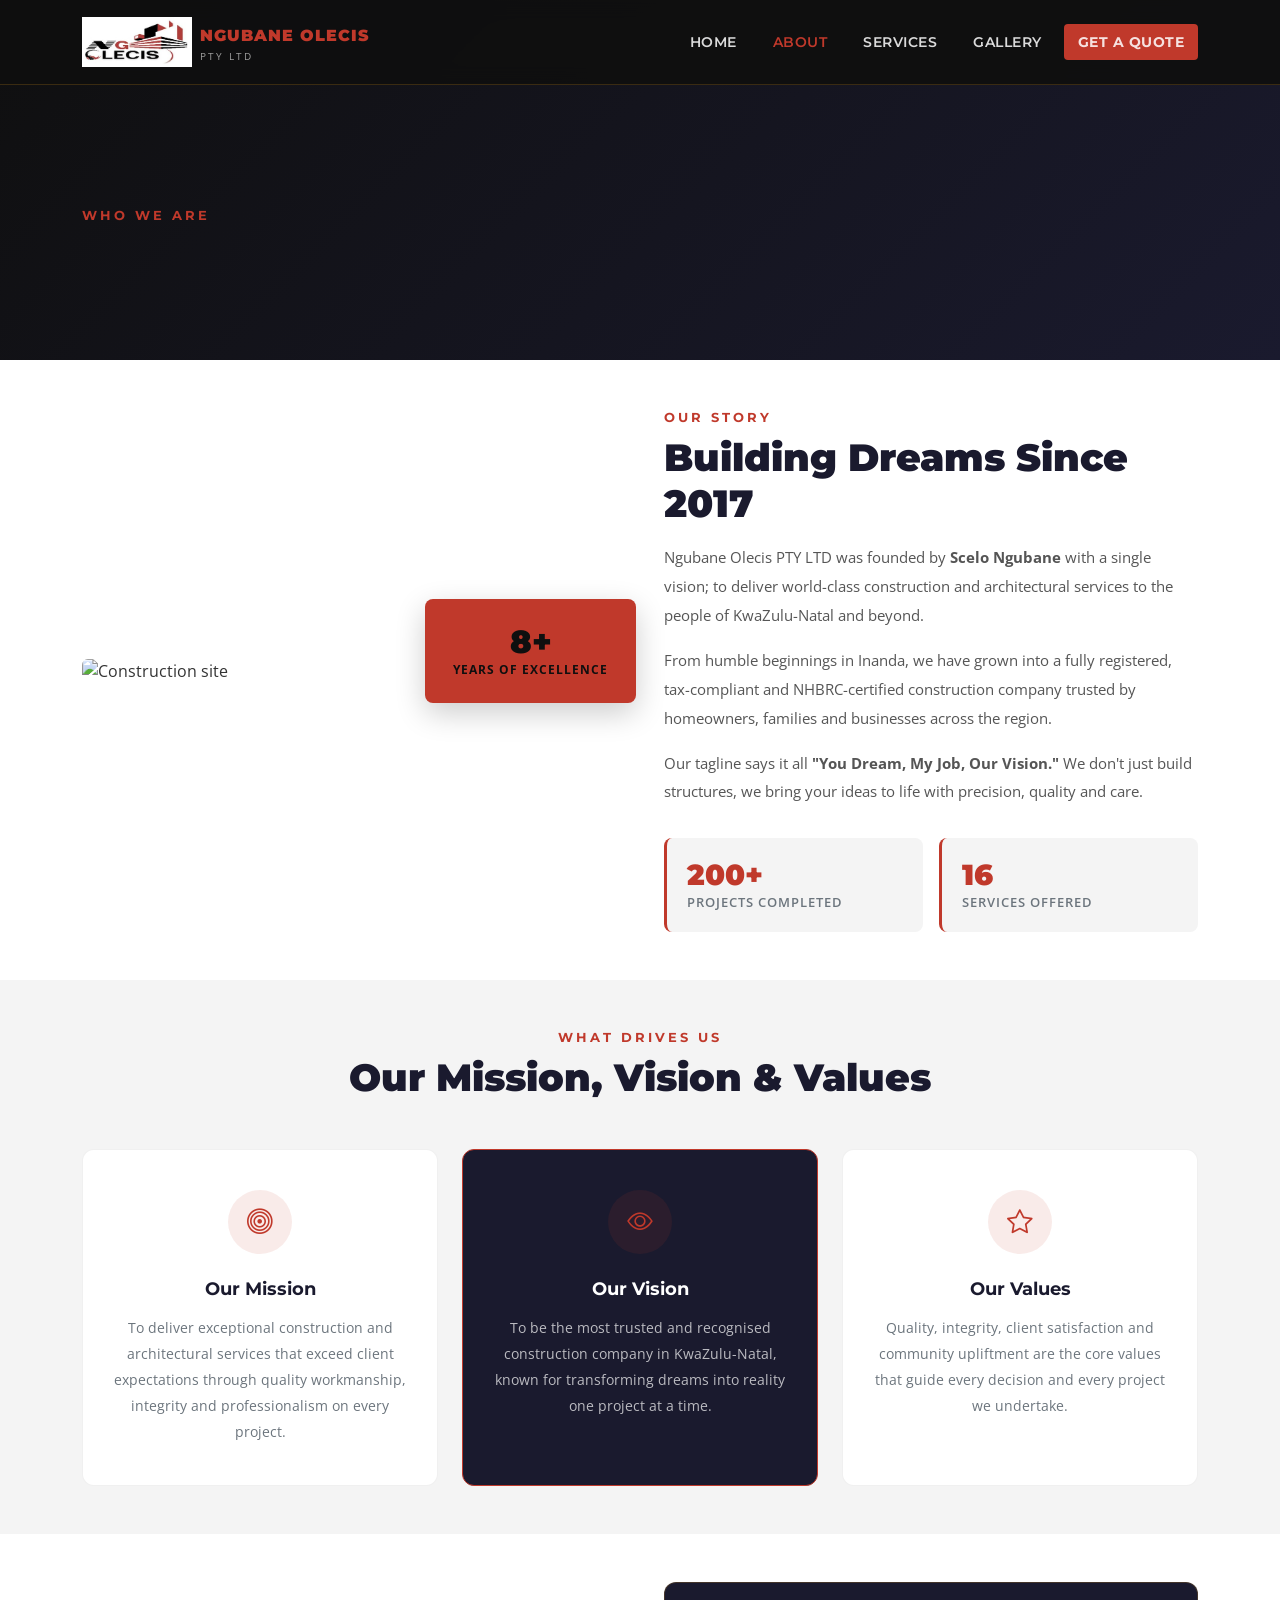
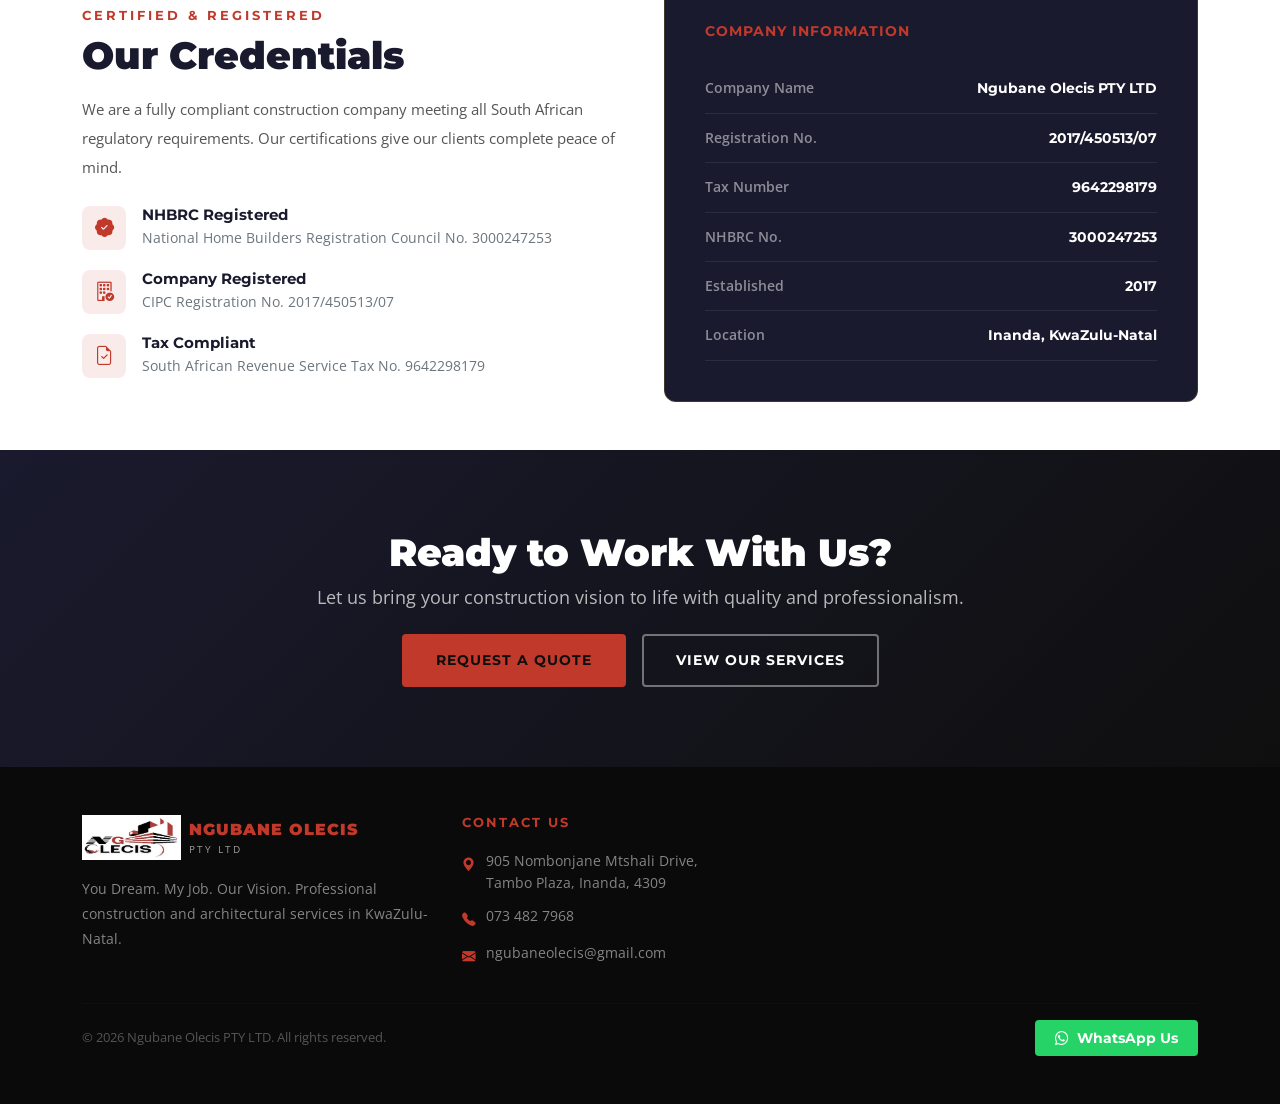
==== commit 5ae26ae1: "commit change" ====
--- a/about.html
+++ b/about.html
@@ -199,7 +199,7 @@
     <div class="container">
         <h2>Ready to Work With Us?</h2>
         <p>Let us bring your construction vision to life with quality and professionalism.</p>
-        <div class="d-flex justify-content-center flex-wrap gap-3 mt-3">
+        <div class="d-flex justify-content-center flex-wrap gap-3 mt-4">
             <a href="contact.html" class="btn btn-primary-custom">Request a Quote</a>
             <a href="services.html" class="btn btn-outline-custom">View Our Services</a>
         </div>
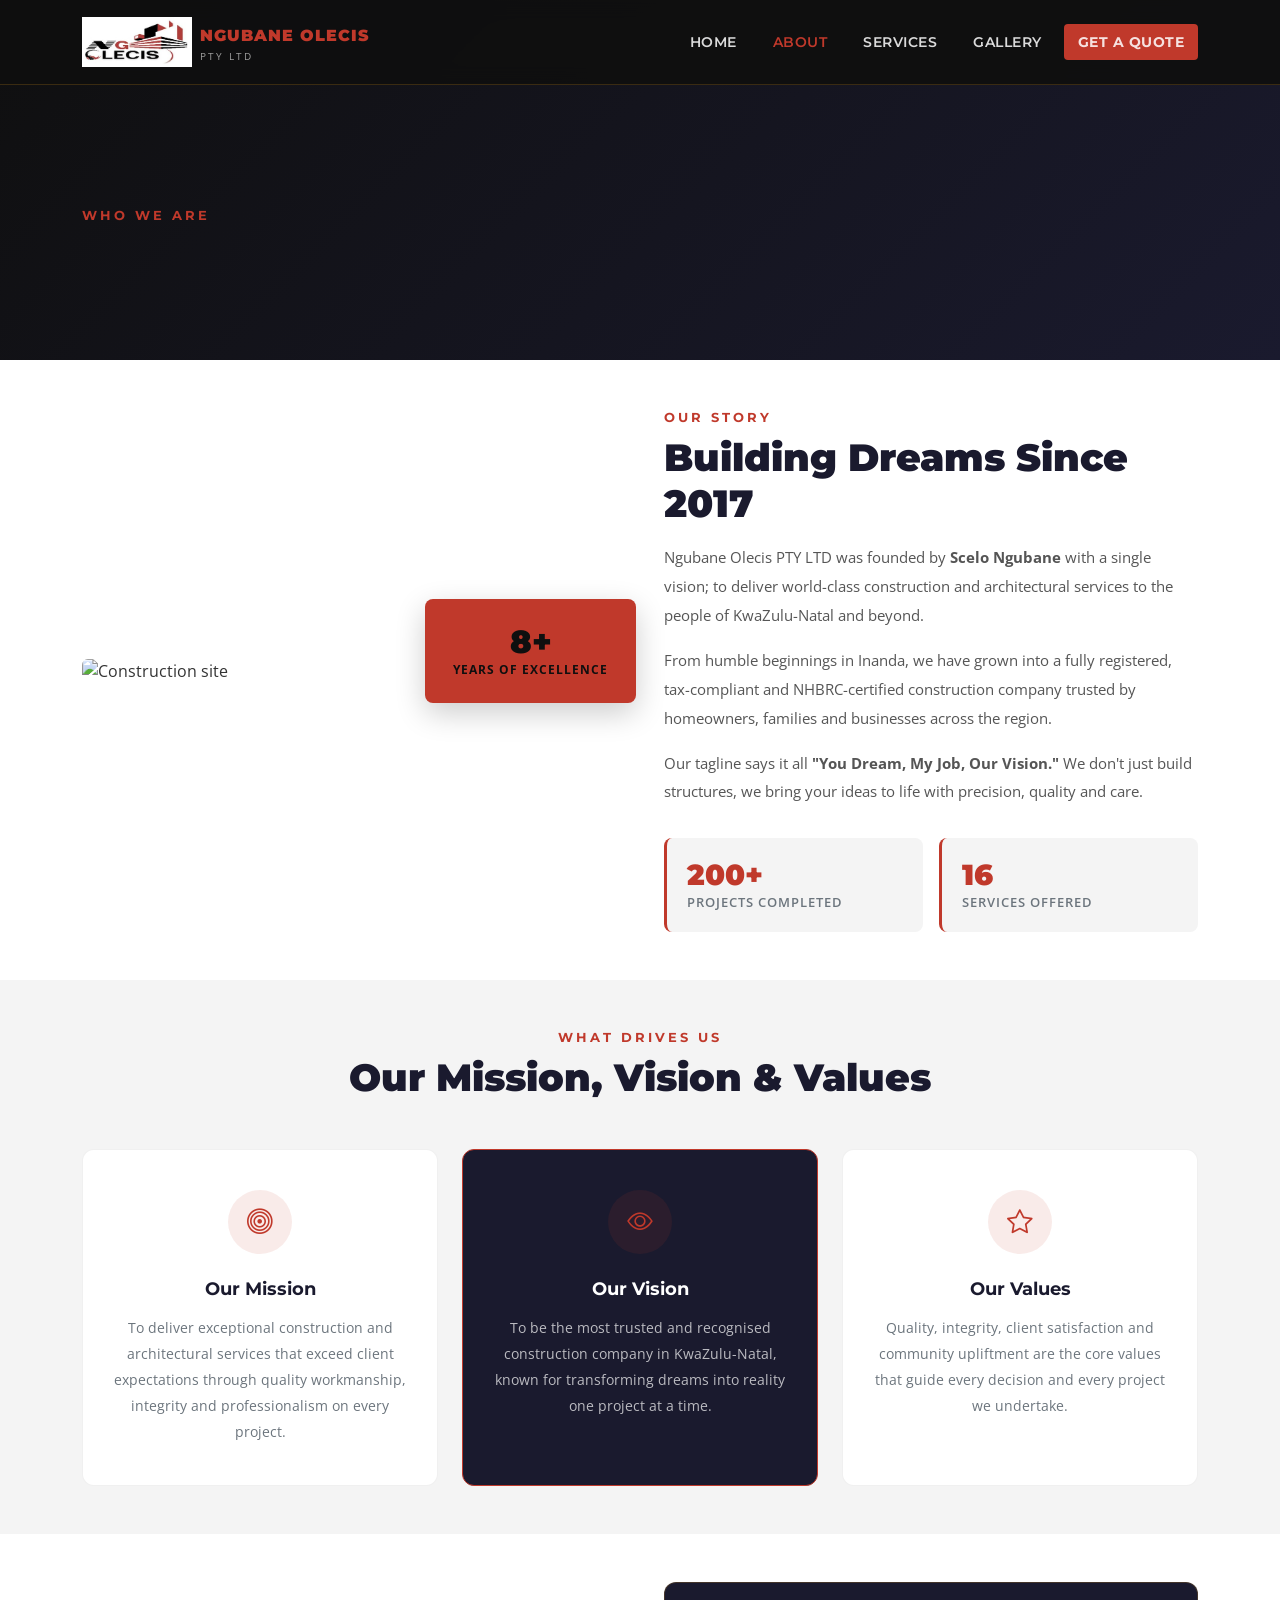
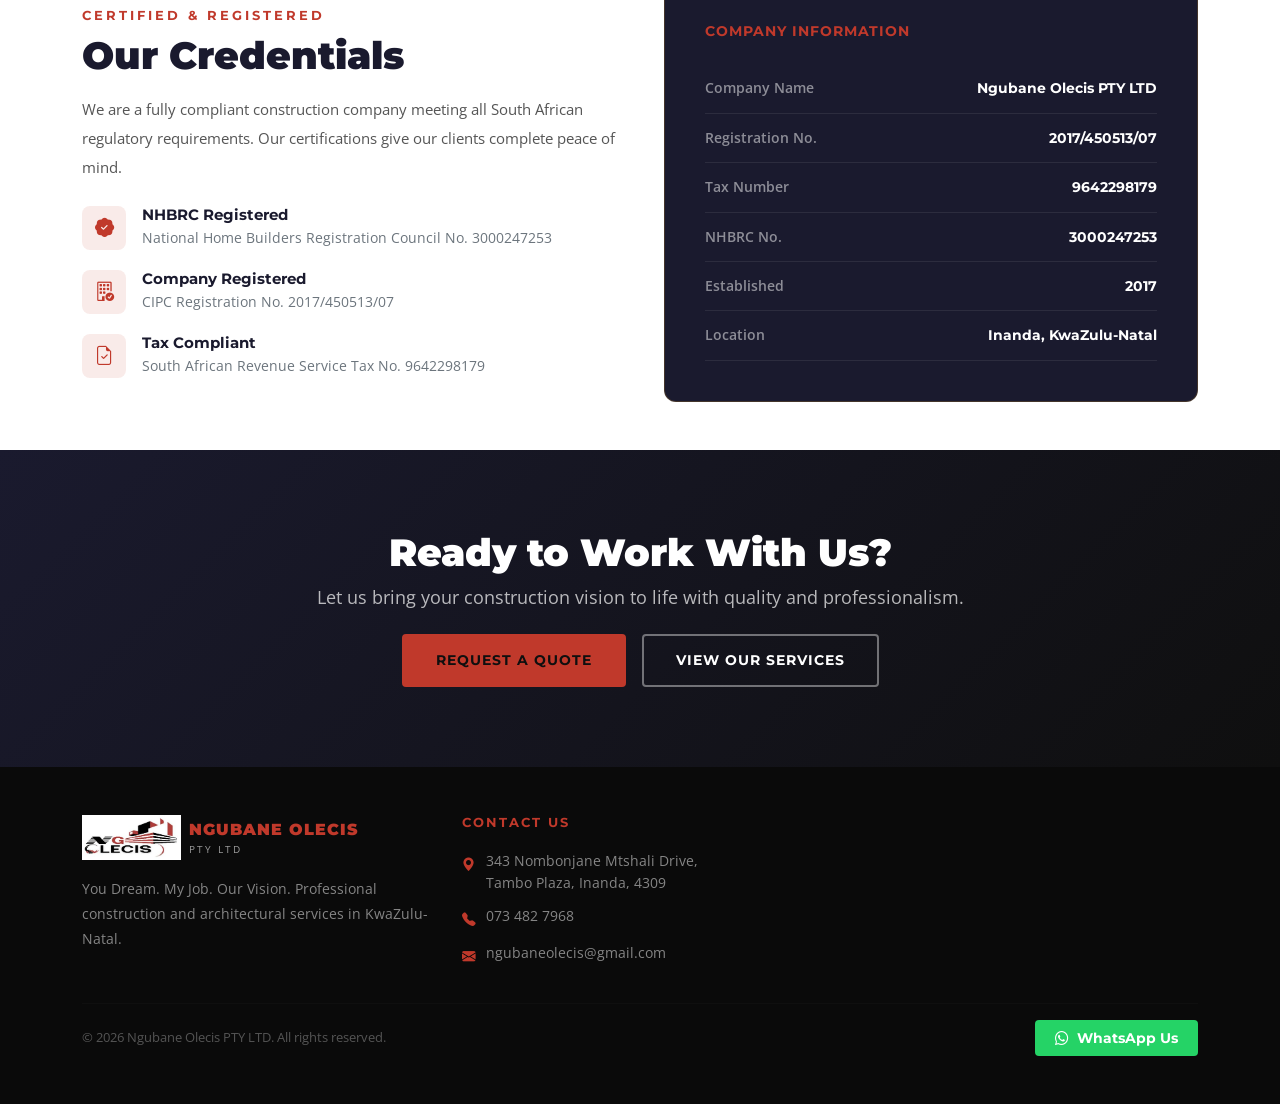
==== commit faf49af6: "commit changes" ====
--- a/about.html
+++ b/about.html
@@ -225,7 +225,7 @@
             <div class="col-lg-3">
                 <h6 class="footer-heading">Contact Us</h6>
                 <ul class="footer-contact">
-                    <li><i class="bi bi-geo-alt-fill"></i> 905 Nombonjane Mtshali Drive, Tambo Plaza, Inanda, 4309</li>
+                    <li><i class="bi bi-geo-alt-fill"></i> 343 Nombonjane Mtshali Drive, Tambo Plaza, Inanda, 4309</li>
                     <li><i class="bi bi-telephone-fill"></i> 073 482 7968</li>
                     <li><i class="bi bi-envelope-fill"></i> ngubaneolecis@gmail.com</li>
                 </ul>
--- a/style.css
+++ b/style.css
@@ -1030,4 +1030,227 @@
     color: var(--text-muted);
     font-size: 0.88rem;
     margin: 0;
+}
+
+/* ==================== CONTACT PAGE ==================== */
+.contact-info-card {
+    background: var(--text-muted);
+    border: 1px solid rgba(0,0,0,0.07);
+    border-radius: 10px;
+    padding: 28px 20px;
+    height: 100%;
+    transition: all 0.3s ease;
+}
+
+.contact-info-card:hover {
+    transform: translateY(-4px);
+    box-shadow: 0 16px 40px rgba(0,0,0,0.08);
+    border-color: var(--primary);
+}
+
+.contact-info-icon {
+    width: 52px;
+    height: 52px;
+    background: rgba(192, 57, 43, 0.08);
+    border-radius: 50%;
+    display: flex;
+    align-items: center;
+    justify-content: center;
+    margin: 0 auto 16px;
+}
+
+.contact-info-icon i {
+    font-size: 1.3rem;
+    color: var(--primary);
+}
+
+.contact-info-card h6 {
+    font-weight: 700;
+    font-size: 0.85rem;
+    text-transform: uppercase;
+    letter-spacing: 1px;
+    color: var(--secondary);
+    margin-bottom: 8px;
+}
+
+.contact-info-card a {
+    color: var(--primary);
+    text-decoration: none;
+    font-size: 0.9rem;
+    font-weight: 600;
+    transition: color 0.3s ease;
+}
+
+.contact-info-card a:hover {
+    color: var(--primary-dark);
+}
+
+.contact-info-card p {
+    color: var(--primary);
+    font-size: 0.85rem;
+    margin: 0;
+    line-height: 1.6;
+}
+
+/* ==================== FORMS ==================== */
+.form-card {
+    background: var(--white);
+    border-radius: 12px;
+    padding: 36px;
+    border: 1px solid rgba(0,0,0,0.07);
+    height: 100%;
+}
+
+.quote-form-card {
+    border-color: rgba(192, 57, 43, 0.2);
+    background: #fdfaf9;
+}
+
+.form-card-header {
+    display: flex;
+    align-items: center;
+    gap: 16px;
+    margin-bottom: 28px;
+    padding-bottom: 20px;
+    border-bottom: 1px solid rgba(0,0,0,0.07);
+}
+
+.form-card-icon {
+    width: 48px;
+    height: 48px;
+    background: rgba(192, 57, 43, 0.08);
+    border-radius: 8px;
+    display: flex;
+    align-items: center;
+    justify-content: center;
+    flex-shrink: 0;
+}
+
+.form-card-icon.featured {
+    background: var(--primary);
+}
+
+.form-card-icon i {
+    font-size: 1.3rem;
+    color: var(--primary);
+}
+
+.form-card-icon.featured i {
+    color: var(--white);
+}
+
+.form-card-header h4 {
+    font-size: 1.1rem;
+    font-weight: 700;
+    color: var(--secondary);
+    margin: 0 0 4px;
+}
+
+.form-card-header p {
+    font-size: 0.82rem;
+    color: var(--text-muted);
+    margin: 0;
+}
+
+.form-label {
+    font-family: 'Montserrat', sans-serif;
+    font-size: 0.8rem;
+    font-weight: 600;
+    color: var(--secondary);
+    text-transform: uppercase;
+    letter-spacing: 0.5px;
+    margin-bottom: 6px;
+}
+
+.required {
+    color: var(--primary);
+}
+
+.custom-input {
+    border: 1px solid rgba(0,0,0,0.12);
+    border-radius: 6px;
+    padding: 12px 16px;
+    font-size: 0.9rem;
+    color: #333;
+    background: var(--white);
+    transition: all 0.3s ease;
+    font-family: 'Open Sans', sans-serif;
+}
+
+.custom-input:focus {
+    border-color: var(--primary);
+    box-shadow: 0 0 0 3px rgba(192, 57, 43, 0.1);
+    outline: none;
+}
+
+.custom-input::placeholder {
+    color: #bbb;
+    font-size: 0.85rem;
+}
+
+select.custom-input {
+    cursor: pointer;
+}
+
+/* ==================== SUCCESS TOAST ==================== */
+.success-toast {
+    position: fixed;
+    bottom: 30px;
+    right: 30px;
+    background: #2ecc71;
+    color: white;
+    padding: 16px 24px;
+    border-radius: 8px;
+    display: flex;
+    align-items: center;
+    gap: 12px;
+    font-family: 'Montserrat', sans-serif;
+    font-weight: 600;
+    font-size: 0.88rem;
+    box-shadow: 0 8px 24px rgba(0,0,0,0.2);
+    z-index: 9999;
+    animation: slideIn 0.3s ease;
+}
+
+.success-toast i {
+    font-size: 1.2rem;
+}
+
+@keyframes slideIn {
+    from { transform: translateX(100px); opacity: 0; }
+    to { transform: translateX(0); opacity: 1; }
+}
+
+/* ==================== GALLERY ENHANCEMENTS ==================== */
+.back-btn {
+    background: transparent;
+    border: 1px solid rgba(0,0,0,0.15);
+    color: var(--secondary);
+    padding: 8px 20px;
+    border-radius: 4px;
+    font-family: 'Montserrat', sans-serif;
+    font-size: 0.8rem;
+    font-weight: 600;
+    cursor: pointer;
+    transition: all 0.3s ease;
+    display: inline-flex;
+    align-items: center;
+    gap: 8px;
+}
+
+.back-btn:hover {
+    background: var(--primary);
+    border-color: var(--primary);
+    color: var(--white);
+}
+
+.gallery-section-heading {
+    font-size: 1.4rem;
+    font-weight: 800;
+    color: var(--secondary);
+    text-transform: uppercase;
+    letter-spacing: 1px;
+    padding-bottom: 12px;
+    border-bottom: 3px solid var(--primary);
+    display: inline-block;
 }
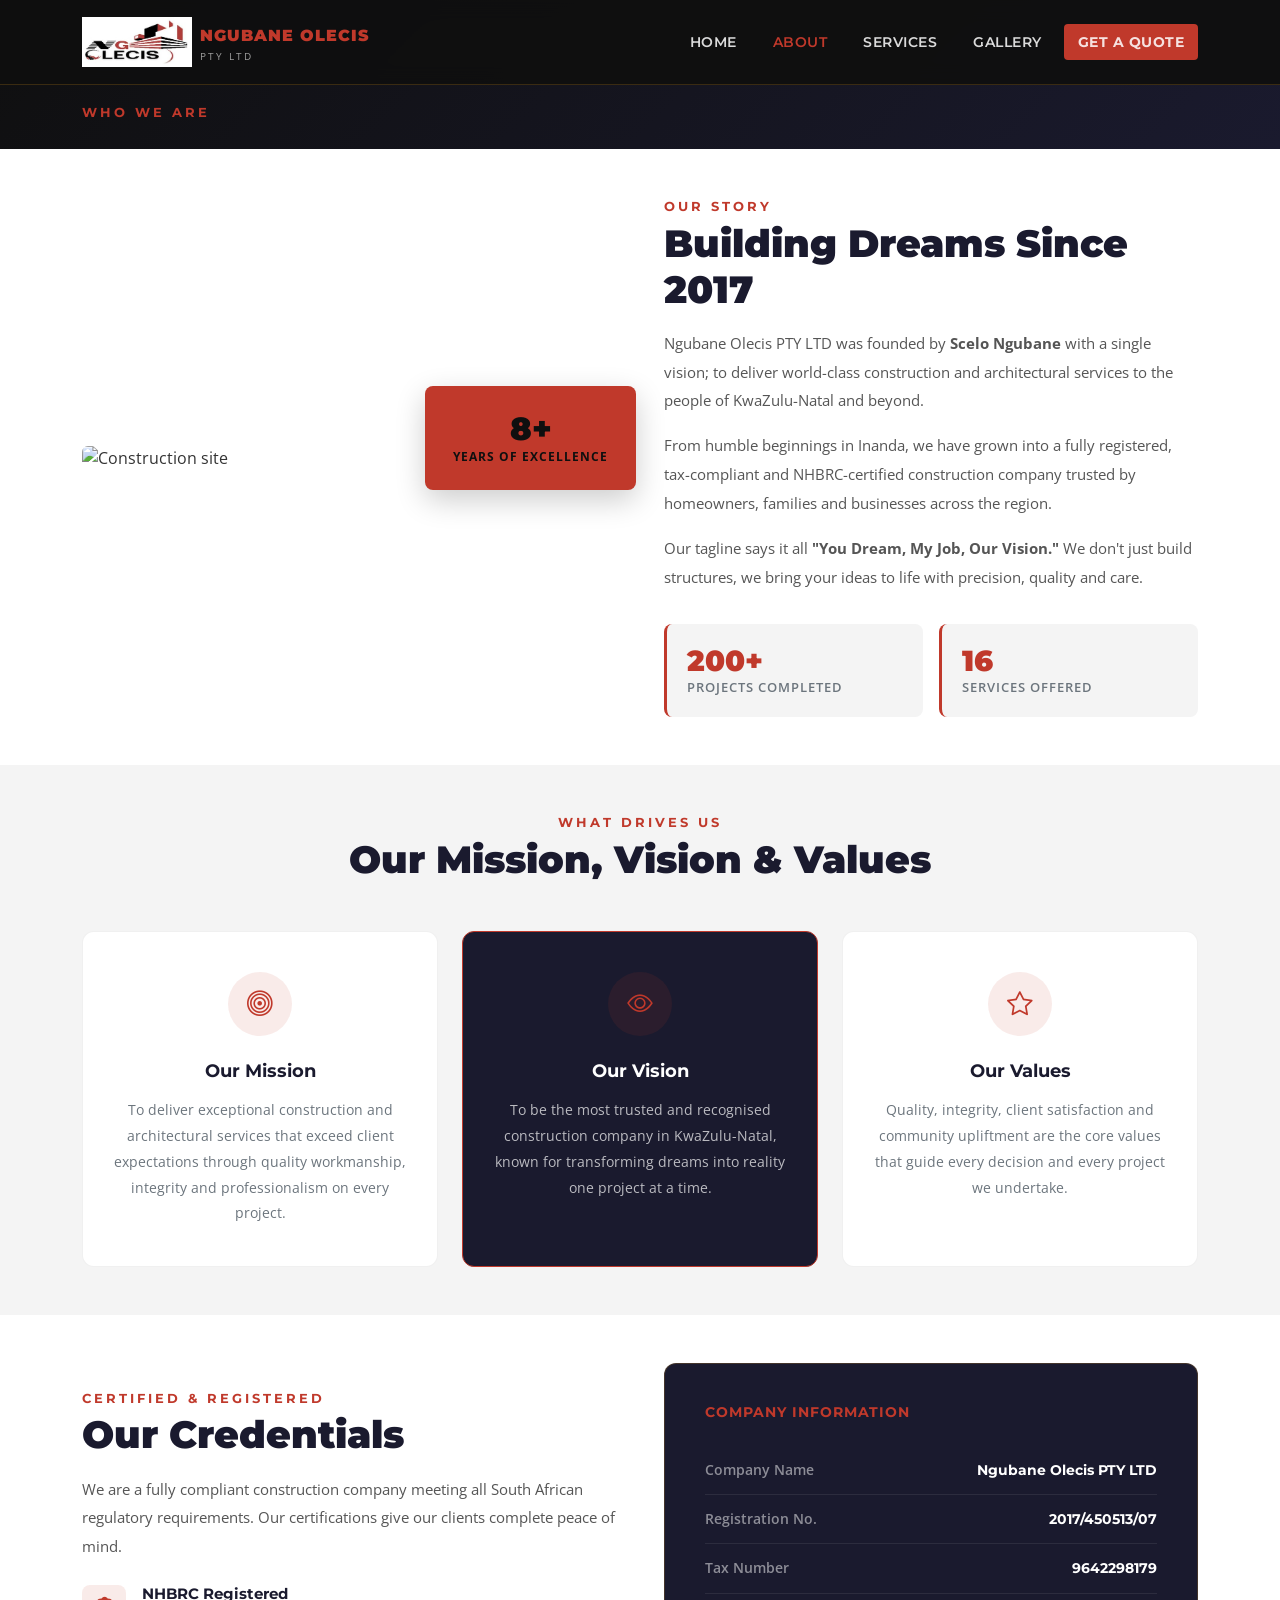
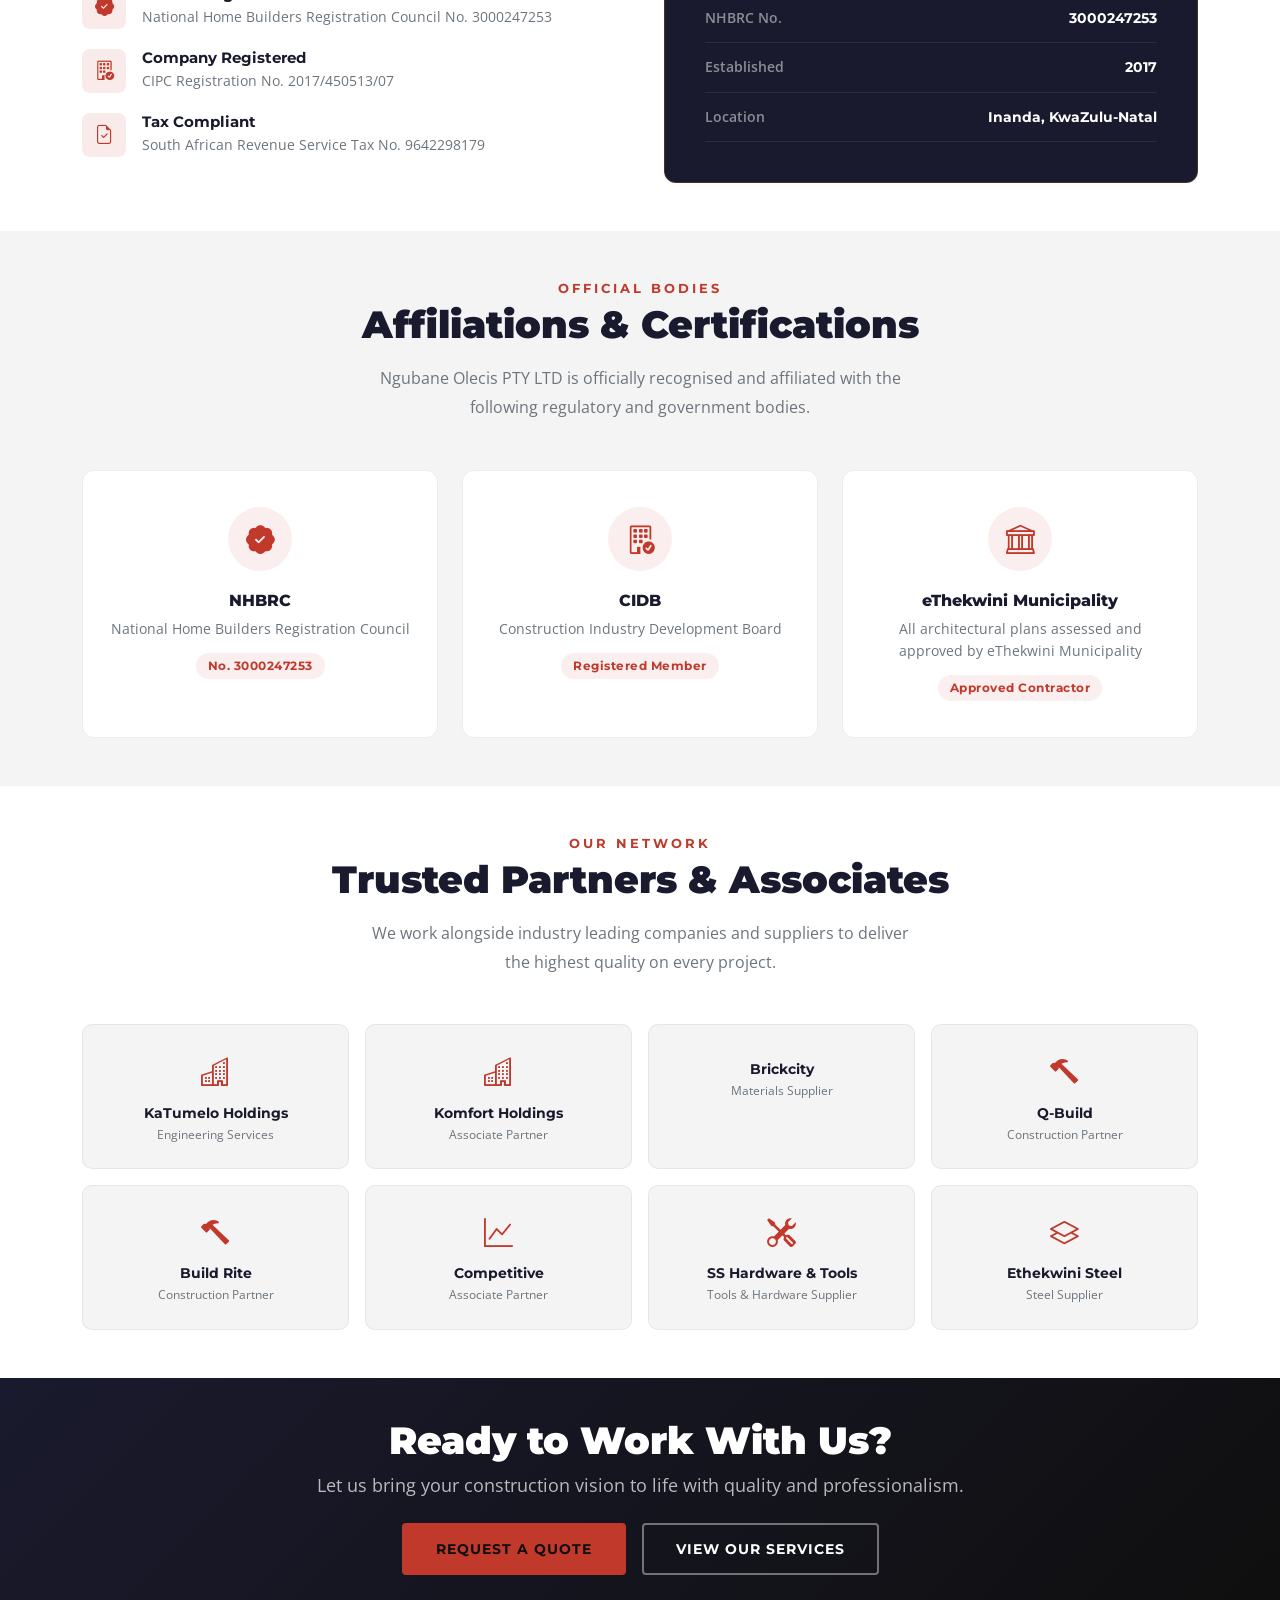
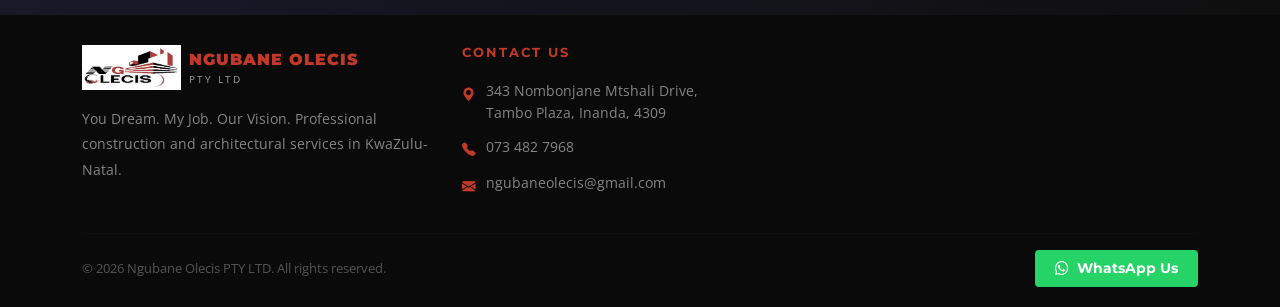
==== commit 2c9baaf2: "commit changes" ====
--- a/about.html
+++ b/about.html
@@ -194,6 +194,118 @@
     </div>
 </section>
 
+<!-- AFFILIATIONS & CERTIFICATIONS -->
+<section class="affiliations-section py-5">
+    <div class="container">
+        <div class="text-center mb-5">
+            <p class="section-label">Official Bodies</p>
+            <h2 class="section-title">Affiliations & Certifications</h2>
+            <p class="section-description">Ngubane Olecis PTY LTD is officially recognised and affiliated with the following regulatory and government bodies.</p>
+        </div>
+        <div class="row g-4 justify-content-center">
+            <div class="col-sm-6 col-lg-4">
+                <div class="affiliation-card text-center">
+                    <div class="affiliation-icon">
+                        <i class="bi bi-patch-check-fill"></i>
+                    </div>
+                    <h5>NHBRC</h5>
+                    <p>National Home Builders Registration Council</p>
+                    <span class="affiliation-number">No. 3000247253</span>
+                </div>
+            </div>
+            <div class="col-sm-6 col-lg-4">
+                <div class="affiliation-card text-center">
+                    <div class="affiliation-icon">
+                        <i class="bi bi-building-check"></i>
+                    </div>
+                    <h5>CIDB</h5>
+                    <p>Construction Industry Development Board</p>
+                    <span class="affiliation-number">Registered Member</span>
+                </div>
+            </div>
+            <div class="col-sm-6 col-lg-4">
+                <div class="affiliation-card text-center">
+                    <div class="affiliation-icon">
+                        <i class="bi bi-bank"></i>
+                    </div>
+                    <h5>eThekwini Municipality</h5>
+                    <p>All architectural plans assessed and approved by eThekwini Municipality</p>
+                    <span class="affiliation-number">Approved Contractor</span>
+                </div>
+            </div>
+        </div>
+    </div>
+</section>
+
+<!-- TRUSTED PARTNERS -->
+<section class="partners-section py-5">
+    <div class="container">
+        <div class="text-center mb-5">
+            <p class="section-label">Our Network</p>
+            <h2 class="section-title">Trusted Partners & Associates</h2>
+            <p class="section-description">We work alongside industry leading companies and suppliers to deliver the highest quality on every project.</p>
+        </div>
+        <div class="row g-3 justify-content-center">
+            <div class="col-6 col-sm-4 col-lg-3">
+                <div class="partner-card text-center">
+                    <i class="bi bi-buildings"></i>
+                    <h6>KaTumelo Holdings</h6>
+                    <p>Engineering Services</p>
+                </div>
+            </div>
+            <div class="col-6 col-sm-4 col-lg-3">
+                <div class="partner-card text-center">
+                    <i class="bi bi-buildings"></i>
+                    <h6>Komfort Holdings</h6>
+                    <p>Associate Partner</p>
+                </div>
+            </div>
+            <div class="col-6 col-sm-4 col-lg-3">
+                <div class="partner-card text-center">
+                    <i class="bi bi-brick"></i>
+                    <h6>Brickcity</h6>
+                    <p>Materials Supplier</p>
+                </div>
+            </div>
+            <div class="col-6 col-sm-4 col-lg-3">
+                <div class="partner-card text-center">
+                    <i class="bi bi-hammer"></i>
+                    <h6>Q-Build</h6>
+                    <p>Construction Partner</p>
+                </div>
+            </div>
+            <div class="col-6 col-sm-4 col-lg-3">
+                <div class="partner-card text-center">
+                    <i class="bi bi-hammer"></i>
+                    <h6>Build Rite</h6>
+                    <p>Construction Partner</p>
+                </div>
+            </div>
+            <div class="col-6 col-sm-4 col-lg-3">
+                <div class="partner-card text-center">
+                    <i class="bi bi-graph-up"></i>
+                    <h6>Competitive</h6>
+                    <p>Associate Partner</p>
+                </div>
+            </div>
+            <div class="col-6 col-sm-4 col-lg-3">
+                <div class="partner-card text-center">
+                    <i class="bi bi-tools"></i>
+                    <h6>SS Hardware & Tools</h6>
+                    <p>Tools & Hardware Supplier</p>
+                </div>
+            </div>
+            <div class="col-6 col-sm-4 col-lg-3">
+                <div class="partner-card text-center">
+                    <i class="bi bi-layers"></i>
+                    <h6>Ethekwini Steel</h6>
+                    <p>Steel Supplier</p>
+                </div>
+            </div>
+        </div>
+    </div>
+</section>
+
 <!-- CTA -->
 <section class="cta-section text-center">
     <div class="container">
--- a/style.css
+++ b/style.css
@@ -104,14 +104,46 @@
     min-height: 100vh;
     background: linear-gradient(135deg, #0f0f0f 0%, #1a1a2e 50%, #0f0f0f 100%);
     position: relative;
-    padding: 120px 0 80px;
+    padding: 80px 0 50px;
+    overflow: hidden;
+    z-index: 0;
 }
 
 .hero-overlay {
     position: absolute;
     inset: 0;
-    background: url('https://images.unsplash.com/photo-1504307651254-35680f356dfd?w=1600&q=80') center/cover no-repeat;
-    opacity: 0.15;
+    background: url('./homephoto.jpeg') center/cover no-repeat;
+    opacity: 0.2;
+    z-index: 0;
+}
+
+.hero-section .container {
+    position: relative;
+    z-index: 1;
+}
+
+.page-hero {
+    min-height: 0;
+    background: linear-gradient(135deg, #0f0f0f, #1a1a2e);
+    position: relative;
+    padding: 95px 0 20px;
+    overflow: hidden;
+    z-index: 0;
+}
+
+.page-hero-overlay {
+    display: none;
+}
+
+.gallery-filter-section,
+.gallery-section,
+.about-intro,
+.mvv-section,
+.credentials-section,
+.services-section {
+    position: relative;
+    z-index: 1;
+    background: inherit;
 }
 
 .hero-tagline {
@@ -229,7 +261,7 @@
     font-size: 0.8rem;
     letter-spacing: 3px;
     text-transform: uppercase;
-    margin-bottom: 8px;
+    margin-bottom: 4px;
 }
 
 .section-title {
@@ -396,17 +428,11 @@
 /* ==================== CTA ==================== */
 .cta-section {
     background: linear-gradient(135deg, #1a1a2e, #0f0f0f);
-    padding: 80px 0;
-    position: relative;
-    overflow: hidden;
+    padding: 40px 0;
 }
 
 .cta-section::before {
-    content: '';
-    position: absolute;
-    inset: 0;
-    background: url('https://images.unsplash.com/photo-1581094794329-c8112a89af12?w=1600&q=80') center/cover no-repeat;
-    opacity: 0.08;
+    display: none;
 }
 
 .cta-section h2 {
@@ -426,6 +452,8 @@
 .footer {
     background: #0a0a0a;
     color: rgba(255,255,255,0.7);
+    padding-top: 30px !important;
+    padding-bottom: 20px !important;
 }
 
 .footer-desc {
@@ -521,7 +549,7 @@
 /* ==================== RESPONSIVE ==================== */
 @media (max-width: 768px) {
     .hero-section {
-        padding: 100px 0 60px;
+        padding: 70px 0 30px;
         text-align: center;
     }
 
@@ -555,10 +583,12 @@
 
 /* ==================== PAGE HERO ==================== */
 .page-hero {
-    min-height: 40vh;
+    min-height: 0;
     background: linear-gradient(135deg, #0f0f0f, #1a1a2e);
     position: relative;
-    padding: 140px 0 60px;
+    padding: 105px 0 25px;
+    overflow: hidden;
+    z-index: 0;
 }
 
 .page-hero-overlay {
@@ -569,10 +599,10 @@
 }
 
 .page-hero-title {
-    font-size: clamp(2rem, 5vw, 3.5rem);
+    font-size: clamp(1.4rem, 3vw, 2rem);
     font-weight: 900;
     color: var(--white);
-    margin-bottom: 12px;
+    margin-bottom: 6px;
 }
 
 .breadcrumb {
@@ -1253,4 +1283,107 @@
     padding-bottom: 12px;
     border-bottom: 3px solid var(--primary);
     display: inline-block;
+}
+
+/* ==================== AFFILIATIONS ==================== */
+.affiliations-section {
+    background: var(--section-bg);
+}
+
+.affiliation-card {
+    background: var(--white);
+    border-radius: 12px;
+    padding: 36px 24px;
+    height: 100%;
+    border: 1px solid rgba(0,0,0,0.07);
+    transition: all 0.3s ease;
+}
+
+.affiliation-card:hover {
+    transform: translateY(-4px);
+    box-shadow: 0 16px 40px rgba(0,0,0,0.08);
+    border-color: var(--primary);
+}
+
+.affiliation-icon {
+    width: 64px;
+    height: 64px;
+    background: rgba(192, 57, 43, 0.08);
+    border-radius: 50%;
+    display: flex;
+    align-items: center;
+    justify-content: center;
+    margin: 0 auto 20px;
+}
+
+.affiliation-icon i {
+    font-size: 1.8rem;
+    color: var(--primary);
+}
+
+.affiliation-card h5 {
+    font-weight: 800;
+    font-size: 1rem;
+    color: var(--secondary);
+    margin-bottom: 8px;
+}
+
+.affiliation-card p {
+    font-size: 0.85rem;
+    color: var(--text-muted);
+    margin-bottom: 12px;
+    line-height: 1.6;
+}
+
+.affiliation-number {
+    display: inline-block;
+    background: rgba(192, 57, 43, 0.08);
+    color: var(--primary);
+    font-family: 'Montserrat', sans-serif;
+    font-size: 0.75rem;
+    font-weight: 700;
+    padding: 4px 12px;
+    border-radius: 20px;
+    letter-spacing: 0.5px;
+}
+
+/* ==================== PARTNERS ==================== */
+.partners-section {
+    background: var(--white);
+}
+
+.partner-card {
+    background: var(--section-bg);
+    border-radius: 10px;
+    padding: 24px 16px;
+    height: 100%;
+    border: 1px solid rgba(0,0,0,0.06);
+    transition: all 0.3s ease;
+}
+
+.partner-card:hover {
+    transform: translateY(-4px);
+    box-shadow: 0 12px 30px rgba(0,0,0,0.08);
+    border-color: var(--primary);
+    background: var(--white);
+}
+
+.partner-card i {
+    font-size: 1.8rem;
+    color: var(--primary);
+    margin-bottom: 12px;
+    display: block;
+}
+
+.partner-card h6 {
+    font-weight: 700;
+    font-size: 0.88rem;
+    color: var(--secondary);
+    margin-bottom: 4px;
+}
+
+.partner-card p {
+    font-size: 0.78rem;
+    color: var(--text-muted);
+    margin: 0;
 }
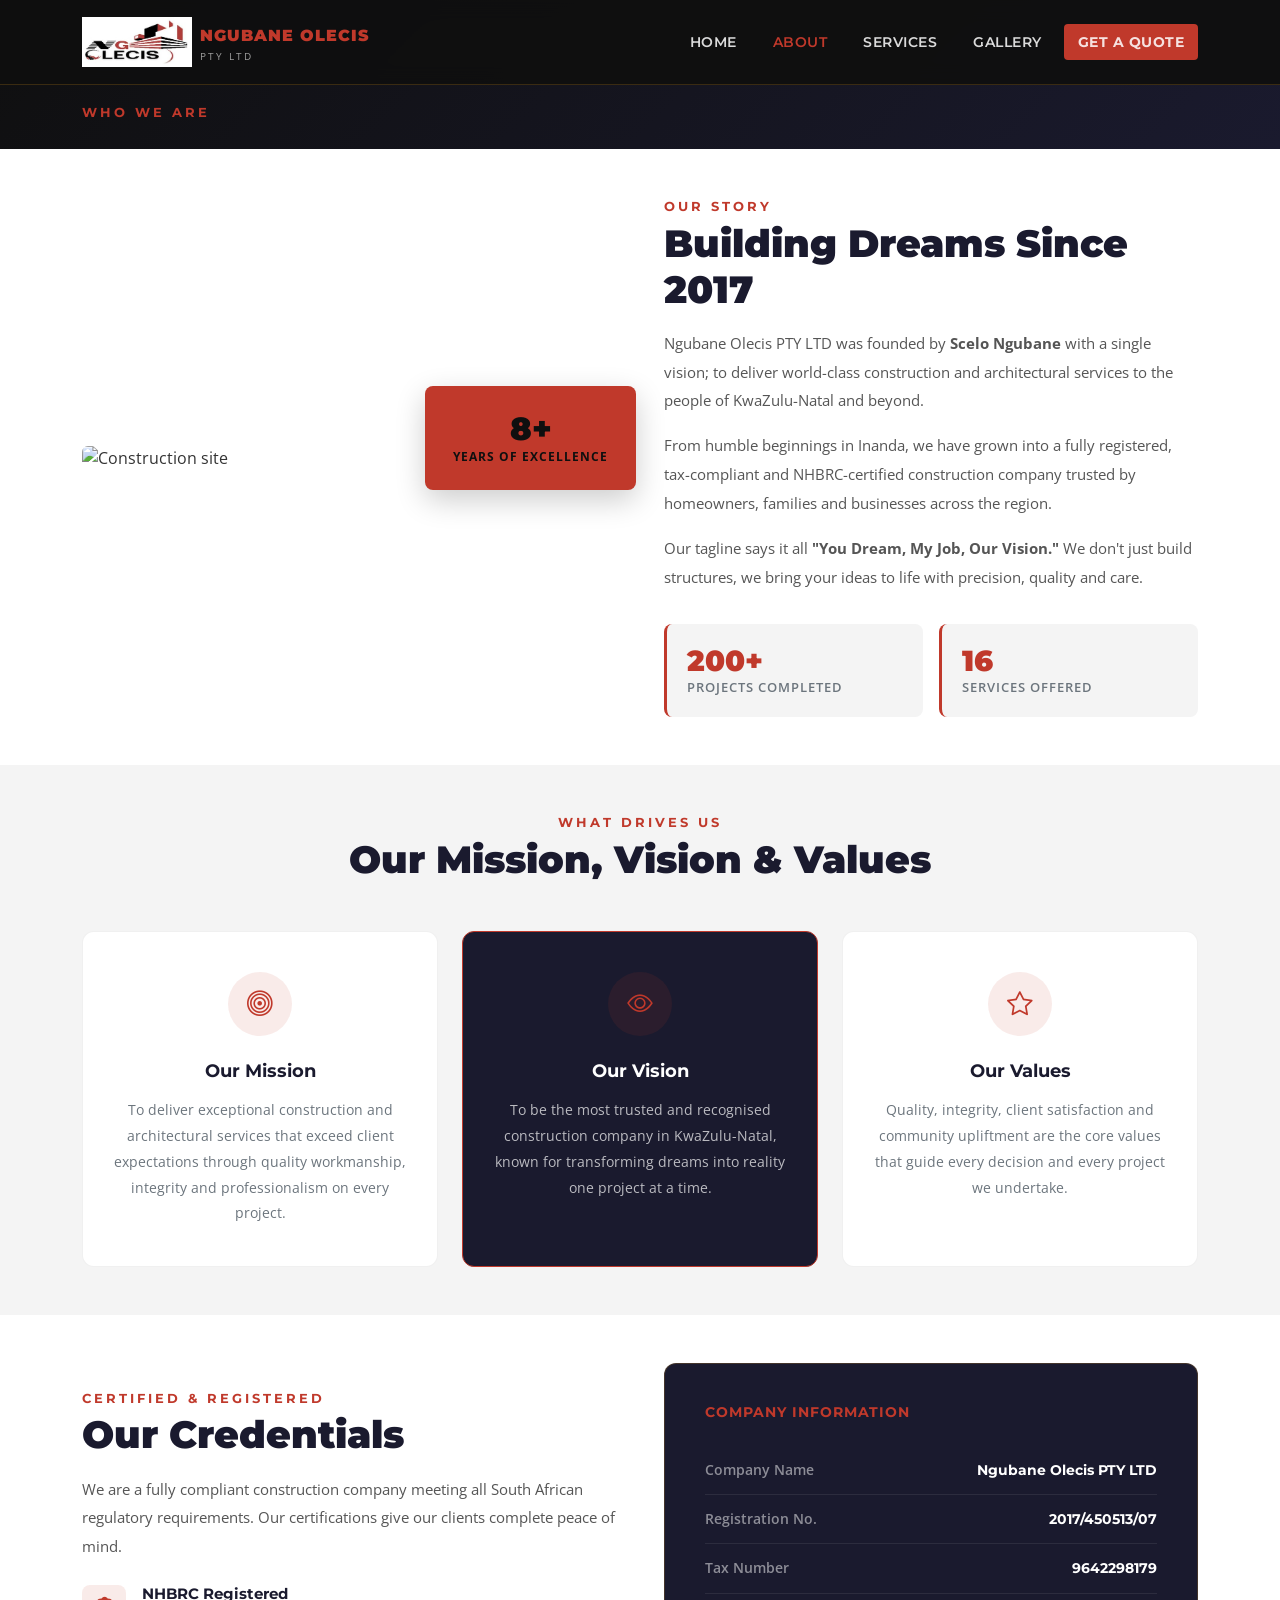
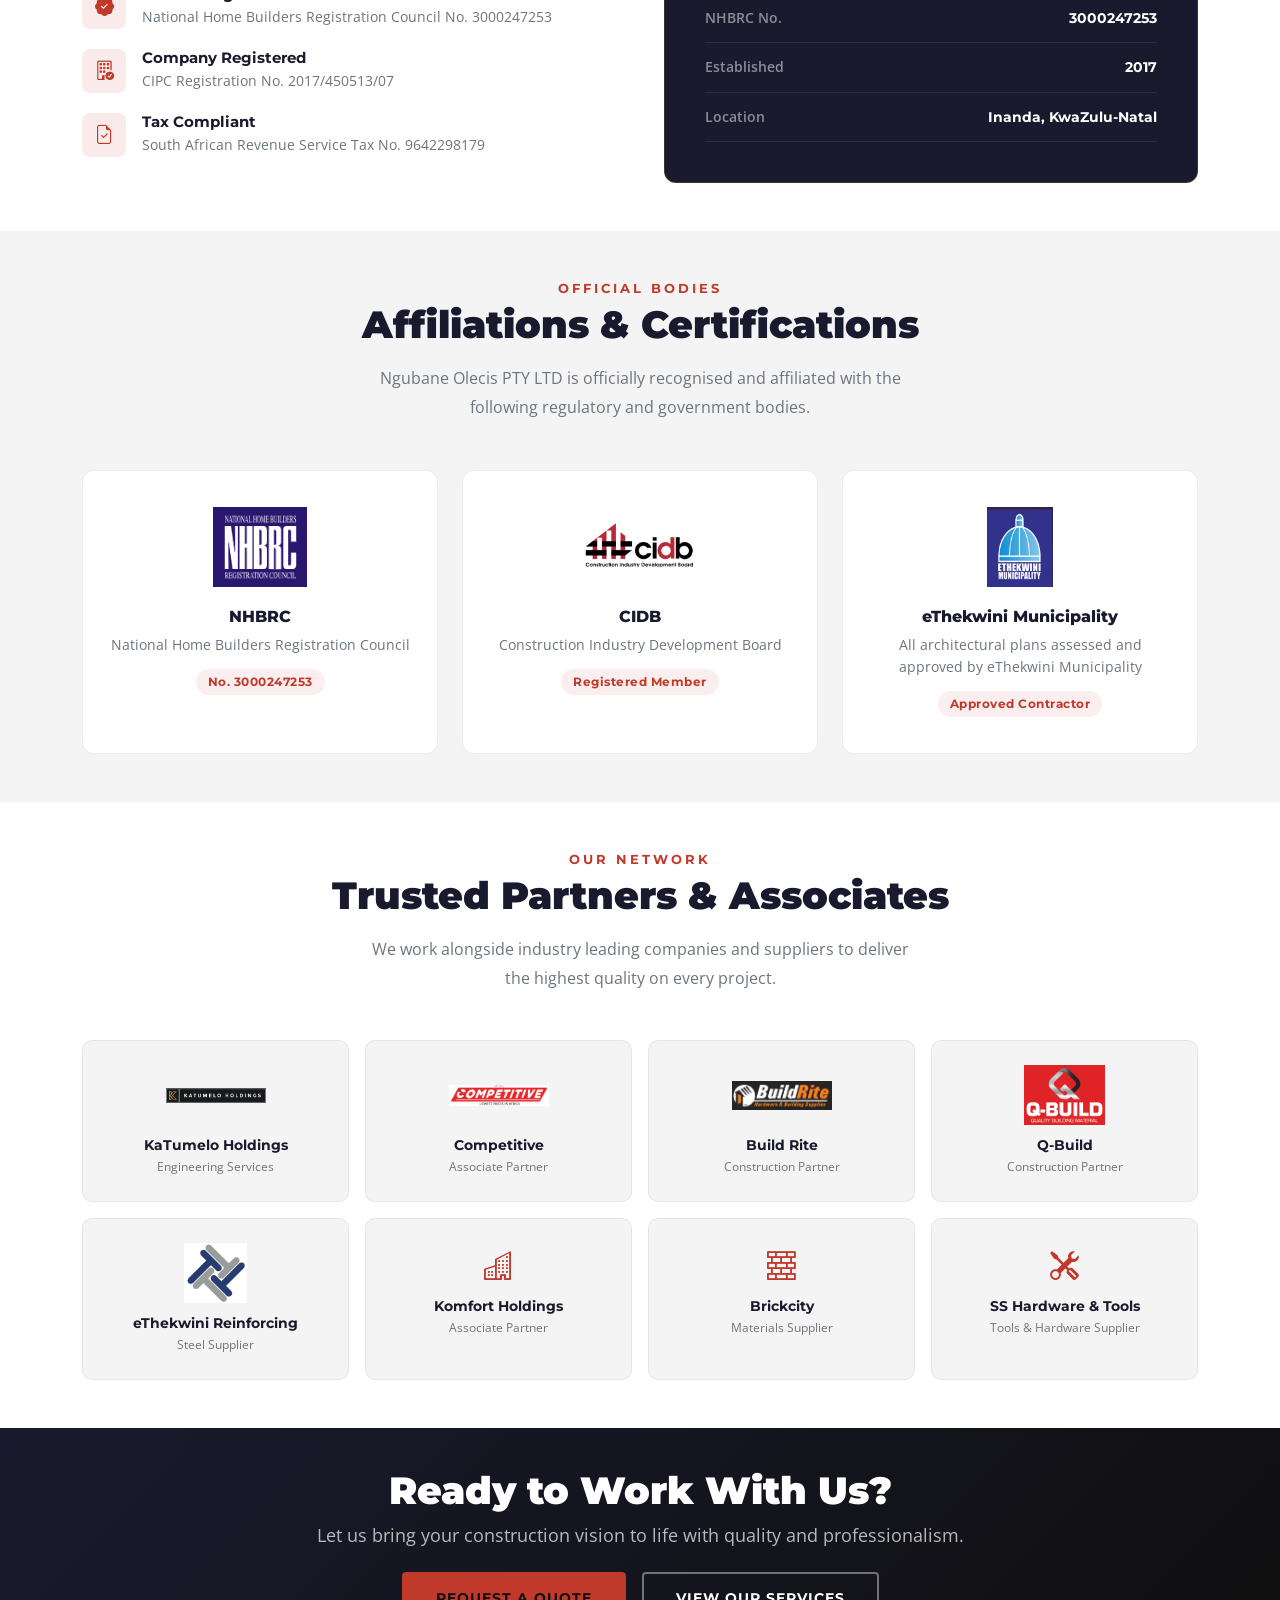
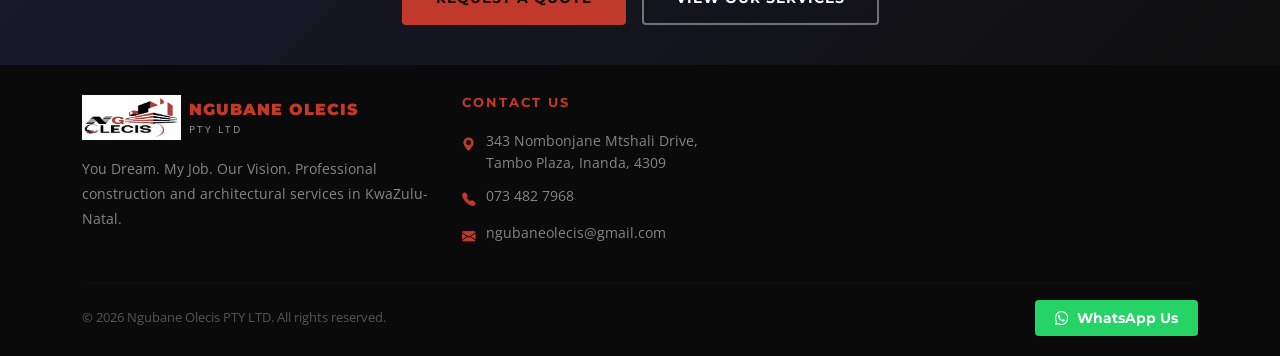
==== commit 0ee5b411: "commit changes" ====
--- a/about.html
+++ b/about.html
@@ -204,34 +204,40 @@
         </div>
         <div class="row g-4 justify-content-center">
             <div class="col-sm-6 col-lg-4">
-                <div class="affiliation-card text-center">
-                    <div class="affiliation-icon">
-                        <i class="bi bi-patch-check-fill"></i>
-                    </div>
-                    <h5>NHBRC</h5>
-                    <p>National Home Builders Registration Council</p>
-                    <span class="affiliation-number">No. 3000247253</span>
-                </div>
+                <a href="https://www.nhbrc.org.za/" target="_blank" class="affiliation-link">
+                    <div class="affiliation-card text-center">
+                        <div class="affiliation-logo">
+                            <img src="../Official_bodies/nhbrc.png" alt="NHBRC Logo">
+                        </div>
+                        <h5>NHBRC</h5>
+                        <p>National Home Builders Registration Council</p>
+                        <span class="affiliation-number">No. 3000247253</span>
+                    </div>
+                </a>
             </div>
             <div class="col-sm-6 col-lg-4">
-                <div class="affiliation-card text-center">
-                    <div class="affiliation-icon">
-                        <i class="bi bi-building-check"></i>
-                    </div>
-                    <h5>CIDB</h5>
-                    <p>Construction Industry Development Board</p>
-                    <span class="affiliation-number">Registered Member</span>
-                </div>
+                <a href="https://www.cidb.org.za/" target="_blank" class="affiliation-link">
+                    <div class="affiliation-card text-center">
+                        <div class="affiliation-logo">
+                            <img src="../Official_bodies/cidb.png" alt="CIDB Logo">
+                        </div>
+                        <h5>CIDB</h5>
+                        <p>Construction Industry Development Board</p>
+                        <span class="affiliation-number">Registered Member</span>
+                    </div>
+                </a>
             </div>
             <div class="col-sm-6 col-lg-4">
-                <div class="affiliation-card text-center">
-                    <div class="affiliation-icon">
-                        <i class="bi bi-bank"></i>
-                    </div>
-                    <h5>eThekwini Municipality</h5>
-                    <p>All architectural plans assessed and approved by eThekwini Municipality</p>
-                    <span class="affiliation-number">Approved Contractor</span>
-                </div>
+                <a href="https://www.durban.gov.za/" target="_blank" class="affiliation-link">
+                    <div class="affiliation-card text-center">
+                        <div class="affiliation-logo">
+                            <img src="../Official_bodies/ethekwini_municipality.png" alt="eThekwini Municipality Logo">
+                        </div>
+                        <h5>eThekwini Municipality</h5>
+                        <p>All architectural plans assessed and approved by eThekwini Municipality</p>
+                        <span class="affiliation-number">Approved Contractor</span>
+                    </div>
+                </a>
             </div>
         </div>
     </div>
@@ -246,13 +252,68 @@
             <p class="section-description">We work alongside industry leading companies and suppliers to deliver the highest quality on every project.</p>
         </div>
         <div class="row g-3 justify-content-center">
-            <div class="col-6 col-sm-4 col-lg-3">
-                <div class="partner-card text-center">
-                    <i class="bi bi-buildings"></i>
-                    <h6>KaTumelo Holdings</h6>
-                    <p>Engineering Services</p>
-                </div>
-            </div>
+
+            <div class="col-6 col-sm-4 col-lg-3">
+                <a href="https://www.katumeloholdings.co.za/" target="_blank" class="partner-link">
+                    <div class="partner-card text-center">
+                        <div class="partner-logo">
+                            <img src="../Business_partners/katumelo_holdings.png" alt="KaTumelo Holdings">
+                        </div>
+                        <h6>KaTumelo Holdings</h6>
+                        <p>Engineering Services</p>
+                    </div>
+                </a>
+            </div>
+
+            <div class="col-6 col-sm-4 col-lg-3">
+                <a href="https://competitive.co.za/" target="_blank" class="partner-link">
+                    <div class="partner-card text-center">
+                        <div class="partner-logo">
+                            <img src="../Business_partners/competitive.png" alt="Competitive">
+                        </div>
+                        <h6>Competitive</h6>
+                        <p>Associate Partner</p>
+                    </div>
+                </a>
+            </div>
+
+            <div class="col-6 col-sm-4 col-lg-3">
+                <a href="https://buildriteweb.co.za/" target="_blank" class="partner-link">
+                    <div class="partner-card text-center">
+                        <div class="partner-logo">
+                            <img src="../Business_partners/buildrite.png" alt="Build Rite">
+                        </div>
+                        <h6>Build Rite</h6>
+                        <p>Construction Partner</p>
+                    </div>
+                </a>
+            </div>
+
+            <div class="col-6 col-sm-4 col-lg-3">
+                <a href="https://qbuildhardware.co.za/en/" target="_blank" class="partner-link">
+                    <div class="partner-card text-center">
+                        <div class="partner-logo">
+                            <img src="../Business_partners/q-build.png" alt="Q-Build">
+                        </div>
+                        <h6>Q-Build</h6>
+                        <p>Construction Partner</p>
+                    </div>
+                </a>
+            </div>
+
+            <div class="col-6 col-sm-4 col-lg-3">
+                <a href="https://thekweni.co.za/" target="_blank" class="partner-link">
+                    <div class="partner-card text-center">
+                        <div class="partner-logo">
+                            <img src="../Business_partners/ethekwini_reinforcing.png" alt="eThekwini Reinforcing">
+                        </div>
+                        <h6>eThekwini Reinforcing</h6>
+                        <p>Steel Supplier</p>
+                    </div>
+                </a>
+            </div>
+
+            <!-- No logo partners — keep as icon cards -->
             <div class="col-6 col-sm-4 col-lg-3">
                 <div class="partner-card text-center">
                     <i class="bi bi-buildings"></i>
@@ -260,34 +321,15 @@
                     <p>Associate Partner</p>
                 </div>
             </div>
+
             <div class="col-6 col-sm-4 col-lg-3">
                 <div class="partner-card text-center">
-                    <i class="bi bi-brick"></i>
+                    <i class="bi bi-bricks"></i>
                     <h6>Brickcity</h6>
                     <p>Materials Supplier</p>
                 </div>
             </div>
-            <div class="col-6 col-sm-4 col-lg-3">
-                <div class="partner-card text-center">
-                    <i class="bi bi-hammer"></i>
-                    <h6>Q-Build</h6>
-                    <p>Construction Partner</p>
-                </div>
-            </div>
-            <div class="col-6 col-sm-4 col-lg-3">
-                <div class="partner-card text-center">
-                    <i class="bi bi-hammer"></i>
-                    <h6>Build Rite</h6>
-                    <p>Construction Partner</p>
-                </div>
-            </div>
-            <div class="col-6 col-sm-4 col-lg-3">
-                <div class="partner-card text-center">
-                    <i class="bi bi-graph-up"></i>
-                    <h6>Competitive</h6>
-                    <p>Associate Partner</p>
-                </div>
-            </div>
+
             <div class="col-6 col-sm-4 col-lg-3">
                 <div class="partner-card text-center">
                     <i class="bi bi-tools"></i>
@@ -295,13 +337,7 @@
                     <p>Tools & Hardware Supplier</p>
                 </div>
             </div>
-            <div class="col-6 col-sm-4 col-lg-3">
-                <div class="partner-card text-center">
-                    <i class="bi bi-layers"></i>
-                    <h6>Ethekwini Steel</h6>
-                    <p>Steel Supplier</p>
-                </div>
-            </div>
+
         </div>
     </div>
 </section>
--- a/style.css
+++ b/style.css
@@ -1290,6 +1290,12 @@
     background: var(--section-bg);
 }
 
+.affiliation-link {
+    text-decoration: none;
+    display: block;
+    height: 100%;
+}
+
 .affiliation-card {
     background: var(--white);
     border-radius: 12px;
@@ -1305,20 +1311,19 @@
     border-color: var(--primary);
 }
 
-.affiliation-icon {
-    width: 64px;
-    height: 64px;
-    background: rgba(192, 57, 43, 0.08);
-    border-radius: 50%;
+.affiliation-logo {
+    width: 120px;
+    height: 80px;
     display: flex;
     align-items: center;
     justify-content: center;
     margin: 0 auto 20px;
 }
 
-.affiliation-icon i {
-    font-size: 1.8rem;
-    color: var(--primary);
+.affiliation-logo img {
+    max-width: 100%;
+    max-height: 100%;
+    object-fit: contain;
 }
 
 .affiliation-card h5 {
@@ -1350,6 +1355,12 @@
 /* ==================== PARTNERS ==================== */
 .partners-section {
     background: var(--white);
+}
+
+.partner-link {
+    text-decoration: none;
+    display: block;
+    height: 100%;
 }
 
 .partner-card {
@@ -1368,6 +1379,21 @@
     background: var(--white);
 }
 
+.partner-logo {
+    width: 100px;
+    height: 60px;
+    display: flex;
+    align-items: center;
+    justify-content: center;
+    margin: 0 auto 12px;
+}
+
+.partner-logo img {
+    max-width: 100%;
+    max-height: 100%;
+    object-fit: contain;
+}
+
 .partner-card i {
     font-size: 1.8rem;
     color: var(--primary);
